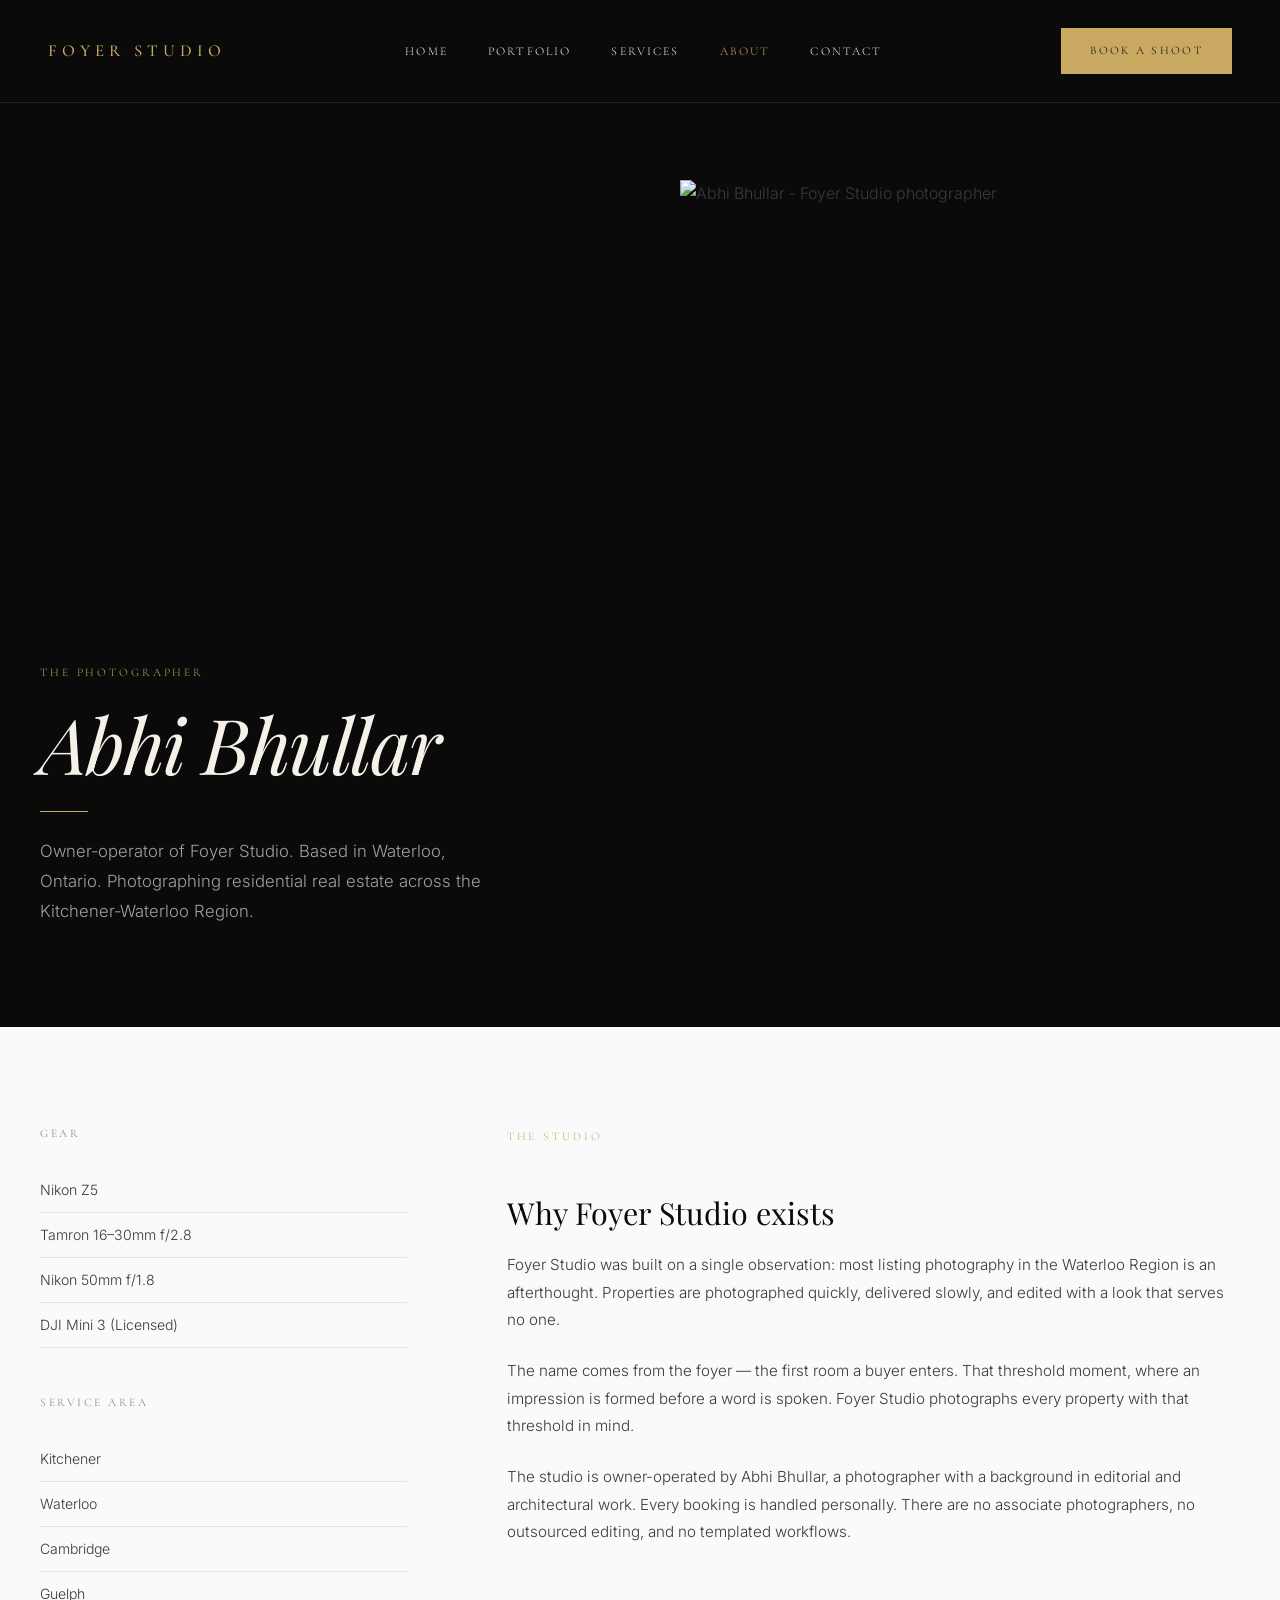
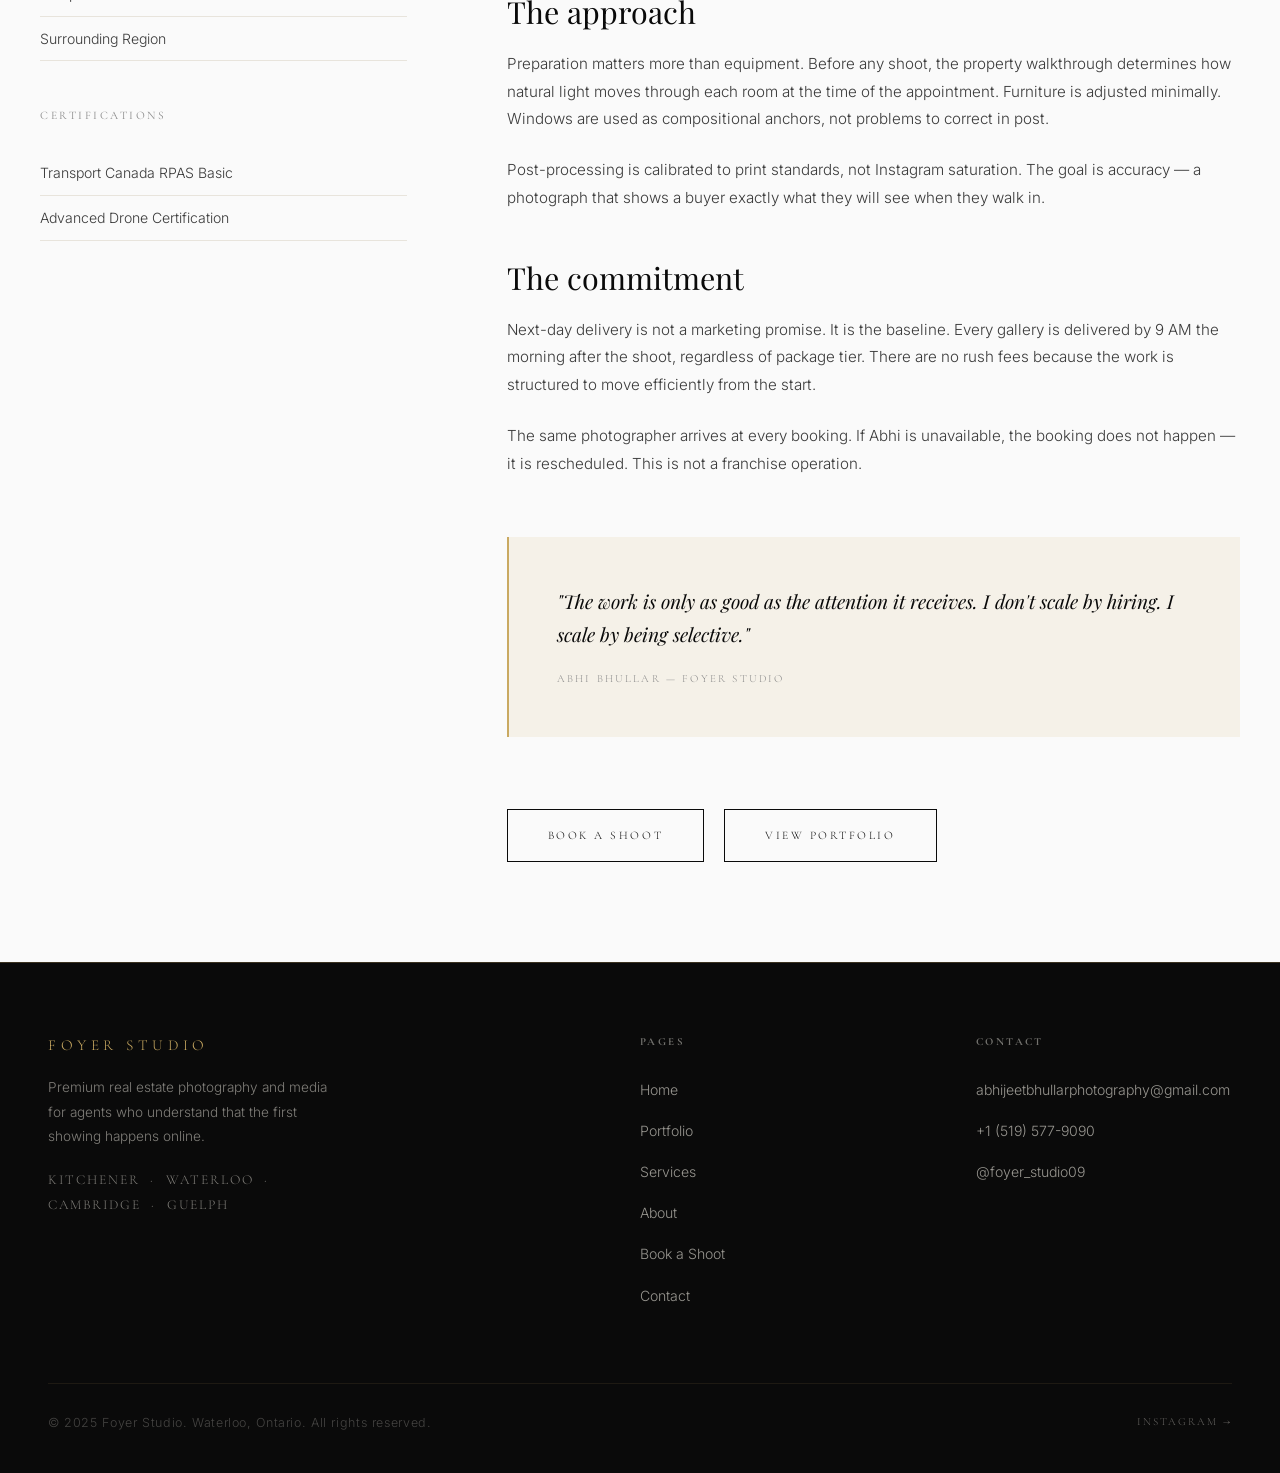
==== about.html @ a55f1296 "Update about.html" ====
<!DOCTYPE html>
<html lang="en">
<head>
  <meta charset="UTF-8">
  <meta name="viewport" content="width=device-width, initial-scale=1.0">
  <title>About — Foyer Studio</title>
  <meta name="description" content="Abhi Bhullar is the photographer behind Foyer Studio, a real estate photography studio based in Waterloo, Ontario.">
  <link rel="stylesheet" href="styles.css">
</head>
<body class="page-wrapper">

  <nav class="nav solid" id="mainNav">
    <a href="index.html" class="nav-logo">Foyer Studio</a>
    <div class="nav-links">
      <a href="index.html">Home</a>
      <a href="portfolio.html">Portfolio</a>
      <a href="services.html">Services</a>
      <a href="about.html" class="active">About</a>
      <a href="contact.html">Contact</a>
    </div>
    <a href="book.html" class="nav-cta">Book a Shoot</a>
    <button class="nav-hamburger" id="hamburger" aria-label="Open menu">
      <span></span><span></span><span></span>
    </button>
  </nav>

  <div class="mobile-menu" id="mobileMenu">
    <button class="mobile-menu-close" id="menuClose">&times;</button>
    <a href="index.html">Home</a>
    <a href="portfolio.html">Portfolio</a>
    <a href="services.html">Services</a>
    <a href="about.html">About</a>
    <a href="book.html">Book a Shoot</a>
    <a href="contact.html">Contact</a>
  </div>

  <div class="about-hero">
    <div class="about-hero-inner">
      <div>
        <span class="eyebrow">The Photographer</span>
        <h1>Abhi Bhullar</h1>
        <div class="gold-divider"></div>
        <p style="color: rgba(245,241,232,0.65); font-size: 1.05rem; line-height: 1.8; max-width: 460px; margin-top: 8px;">Owner-operator of Foyer Studio. Based in Waterloo, Ontario. Photographing residential real estate across the Kitchener-Waterloo Region.</p>
      </div>
      <div class="about-hero-image">
        <img src="https://images.unsplash.com/photo-1600607687920-4e2a09cf159d?w=900&auto=format&fit=crop&q=80" alt="Abhi Bhullar - Foyer Studio photographer" style="width:100%; height:100%; object-fit:cover;">
      </div>
    </div>
  </div>

  <section class="about-content-section">
    <div class="about-content-inner">
      <div class="about-sidebar">
        <h4>Gear</h4>
        <ul class="gear-list">
          <li>Nikon Z5</li>
          <li>Tamron 16&ndash;30mm f/2.8</li>
          <li>Nikon 50mm f/1.8</li>
          <li>DJI Mini 3 (Licensed)</li>
        </ul>

        <h4 style="margin-top: 48px;">Service Area</h4>
        <ul class="gear-list">
          <li>Kitchener</li>
          <li>Waterloo</li>
          <li>Cambridge</li>
          <li>Guelph</li>
          <li>Surrounding Region</li>
        </ul>

        <h4 style="margin-top: 48px;">Certifications</h4>
        <ul class="gear-list">
          <li>Transport Canada RPAS Basic</li>
          <li>Advanced Drone Certification</li>
        </ul>
      </div>

      <div class="about-body">
        <span class="eyebrow">The Studio</span>
        <h3>Why Foyer Studio exists</h3>
        <p>Foyer Studio was built on a single observation: most listing photography in the Waterloo Region is an afterthought. Properties are photographed quickly, delivered slowly, and edited with a look that serves no one.</p>
        <p>The name comes from the foyer &mdash; the first room a buyer enters. That threshold moment, where an impression is formed before a word is spoken. Foyer Studio photographs every property with that threshold in mind.</p>
        <p>The studio is owner-operated by Abhi Bhullar, a photographer with a background in editorial and architectural work. Every booking is handled personally. There are no associate photographers, no outsourced editing, and no templated workflows.</p>

        <h3>The approach</h3>
        <p>Preparation matters more than equipment. Before any shoot, the property walkthrough determines how natural light moves through each room at the time of the appointment. Furniture is adjusted minimally. Windows are used as compositional anchors, not problems to correct in post.</p>
        <p>Post-processing is calibrated to print standards, not Instagram saturation. The goal is accuracy &mdash; a photograph that shows a buyer exactly what they will see when they walk in.</p>

        <h3>The commitment</h3>
        <p>Next-day delivery is not a marketing promise. It is the baseline. Every gallery is delivered by 9 AM the morning after the shoot, regardless of package tier. There are no rush fees because the work is structured to move efficiently from the start.</p>
        <p>The same photographer arrives at every booking. If Abhi is unavailable, the booking does not happen &mdash; it is rescheduled. This is not a franchise operation.</p>

        <div style="margin-top: 60px; padding: 48px; background: var(--ivory); border-left: 2px solid var(--gold);">
          <p style="font-family: var(--font-display); font-size: 1.2rem; font-style: italic; color: var(--obsidian); line-height: 1.7; margin-bottom: 0;">"The work is only as good as the attention it receives. I don't scale by hiring. I scale by being selective."</p>
          <div style="margin-top: 20px; font-family: var(--font-logo); font-size: 0.68rem; letter-spacing: 0.2em; text-transform: uppercase; color: var(--mid-gray);">Abhi Bhullar &mdash; Foyer Studio</div>
        </div>

        <div style="margin-top: 60px;">
          <a href="book.html" class="btn btn-outline-dark">Book a Shoot</a>
          &nbsp;&nbsp;&nbsp;
          <a href="portfolio.html" class="btn btn-outline-dark" style="margin-top: 12px; display: inline-block;">View Portfolio</a>
        </div>
      </div>
    </div>
  </section>

  <footer class="footer">
    <div class="footer-inner">
      <div class="footer-brand">
        <span class="footer-logo">Foyer Studio</span>
        <p>Premium real estate photography and media for agents who understand that the first showing happens online.</p>
        <p class="footer-service-area">Kitchener &nbsp;&middot;&nbsp; Waterloo &nbsp;&middot;&nbsp; Cambridge &nbsp;&middot;&nbsp; Guelph</p>
      </div>
      <div class="footer-col">
        <h5>Pages</h5>
        <ul>
          <li><a href="index.html">Home</a></li>
          <li><a href="portfolio.html">Portfolio</a></li>
          <li><a href="services.html">Services</a></li>
          <li><a href="about.html">About</a></li>
          <li><a href="book.html">Book a Shoot</a></li>
          <li><a href="contact.html">Contact</a></li>
        </ul>
      </div>
      <div class="footer-col">
        <h5>Contact</h5>
        <ul>
          <li><a href="mailto:abhijeetbhullarphotography@gmail.com">abhijeetbhullarphotography@gmail.com</a></li>
          <li><a href="tel:+15195779090">+1 (519) 577-9090</a></li>
          <li><a href="https://instagram.com/foyer_studio09" target="_blank">@foyer_studio09</a></li>
        </ul>
      </div>
    </div>
    <div class="footer-bottom">
      <span class="footer-copy">&copy; 2025 Foyer Studio. Waterloo, Ontario. All rights reserved.</span>
      <a href="https://instagram.com/foyer_studio09" class="footer-insta" target="_blank">Instagram &rarr;</a>
    </div>
  </footer>

  <script>
    const hamburger = document.getElementById('hamburger');
    const mobileMenu = document.getElementById('mobileMenu');
    const menuClose = document.getElementById('menuClose');
    hamburger.addEventListener('click', () => mobileMenu.classList.add('open'));
    menuClose.addEventListener('click', () => mobileMenu.classList.remove('open'));
  </script>
</body>
</html>
---- styles.css ----
/* ============================================================
   FOYER STUDIO — Global Stylesheet
   ============================================================ */

/* --- Google Fonts --- */
@import url('https://fonts.googleapis.com/css2?family=Playfair+Display:ital,wght@0,400;0,500;0,600;0,700;1,400;1,500&family=Cormorant+Garamond:wght@300;400;500;600&family=Inter:wght@300;400;500&display=swap');

/* --- CSS Variables --- */
:root {
  --obsidian: #0A0A0A;
  --ivory: #F5F1E8;
  --gold: #C9A961;
  --warm-white: #FAFAFA;
  --smoke: #3A3A3A;
  --mid-gray: #8A8A8A;
  --light-gray: #E8E4DC;
  --font-display: 'Playfair Display', Georgia, serif;
  --font-logo: 'Cormorant Garamond', Georgia, serif;
  --font-body: 'Inter', system-ui, sans-serif;
  --max-width: 1280px;
  --section-pad: 100px 40px;
  --transition: all 0.35s ease;
}
*, *::before, *::after { box-sizing: border-box; margin: 0; padding: 0; }
html { scroll-behavior: smooth; font-size: 16px; }
body { background: var(--warm-white); color: var(--smoke); font-family: var(--font-body); font-weight: 300; line-height: 1.7; -webkit-font-smoothing: antialiased; }
img { display: block; width: 100%; height: 100%; object-fit: cover; }
a { text-decoration: none; color: inherit; }
ul, ol { list-style: none; }
button { cursor: pointer; font-family: var(--font-body); }
h1, h2, h3, h4 { font-family: var(--font-display); font-weight: 400; line-height: 1.15; color: var(--obsidian); }
h1 { font-size: clamp(2.8rem, 6vw, 5.5rem); letter-spacing: -0.02em; }
h2 { font-size: clamp(2rem, 4vw, 3.2rem); }
h3 { font-size: clamp(1.4rem, 2.5vw, 1.9rem); }
h4 { font-size: 1.2rem; }
p { font-size: 0.95rem; line-height: 1.8; color: var(--smoke); }
.eyebrow { font-family: var(--font-logo); font-size: 0.72rem; letter-spacing: 0.25em; text-transform: uppercase; color: var(--gold); display: block; margin-bottom: 16px; }
.gold-divider { width: 48px; height: 1px; background: var(--gold); margin: 24px 0; }
.gold-divider.center { margin: 24px auto; }
.nav { position: fixed; top: 0; left: 0; right: 0; z-index: 1000; display: flex; align-items: center; justify-content: space-between; padding: 28px 48px; transition: var(--transition); }
.nav.transparent { background: transparent; }
.nav.solid { background: var(--obsidian); box-shadow: 0 1px 0 rgba(201,169,97,0.15); }
.nav-logo { font-family: var(--font-logo); font-size: 1.05rem; font-weight: 500; letter-spacing: 0.3em; text-transform: uppercase; color: var(--gold); transition: var(--transition); }
.nav-links { display: flex; gap: 40px; align-items: center; }
.nav-links a { font-family: var(--font-logo); font-size: 0.75rem; letter-spacing: 0.18em; text-transform: uppercase; color: var(--ivory); transition: var(--transition); }
.nav-links a:hover, .nav-links a.active { color: var(--gold); }
.nav-cta { font-family: var(--font-logo); font-size: 0.72rem; letter-spacing: 0.2em; text-transform: uppercase; color: var(--obsidian); background: var(--gold); padding: 12px 28px; border: 1px solid var(--gold); transition: var(--transition); }
.nav-cta:hover { background: transparent; color: var(--gold); }
.nav-hamburger { display: none; flex-direction: column; gap: 5px; background: none; border: none; padding: 4px; }
.nav-hamburger span { display: block; width: 24px; height: 1px; background: var(--ivory); transition: var(--transition); }
.btn { display: inline-block; font-family: var(--font-logo); font-size: 0.72rem; letter-spacing: 0.22em; text-transform: uppercase; padding: 16px 40px; border: 1px solid; transition: var(--transition); cursor: pointer; }
.btn-gold { background: var(--gold); color: var(--obsidian); border-color: var(--gold); }
.btn-gold:hover { background: transparent; color: var(--gold); }
.btn-outline-gold { background: transparent; color: var(--gold); border-color: var(--gold); }
.btn-outline-gold:hover { background: var(--gold); color: var(--obsidian); }
.btn-outline-dark { background: transparent; color: var(--obsidian); border-color: var(--obsidian); }
.btn-outline-dark:hover { background: var(--obsidian); color: var(--ivory); }
.btn-outline-ivory { background: transparent; color: var(--ivory); border-color: var(--ivory); }
.btn-outline-ivory:hover { background: var(--ivory); color: var(--obsidian); }
.hero { position: relative; height: 100vh; min-height: 680px; display: flex; align-items: flex-end; background: var(--obsidian); overflow: hidden; }
.hero-bg { position: absolute; inset: 0; background-image: url('https://images.unsplash.com/photo-1600596542815-ffad4c1539a9?w=1800&auto=format&fit=crop&q=80'); background-size: cover; background-position: center; opacity: 0.55; transition: opacity 0.8s ease; }
.hero-overlay { position: absolute; inset: 0; background: linear-gradient(to top, rgba(10,10,10,0.85) 0%, rgba(10,10,10,0.2) 60%, transparent 100%); }
.hero-content { position: relative; z-index: 2; padding: 0 80px 90px; max-width: 860px; }
.hero-content h1 { color: var(--ivory); font-style: italic; margin-bottom: 24px; }
.hero-sub { font-family: var(--font-logo); font-size: 0.8rem; letter-spacing: 0.2em; text-transform: uppercase; color: rgba(245,241,232,0.65); margin-bottom: 40px; display: block; }
.hero-actions { display: flex; gap: 20px; align-items: center; flex-wrap: wrap; }
.hero-scroll { position: absolute; bottom: 40px; right: 60px; z-index: 2; display: flex; flex-direction: column; align-items: center; gap: 10px; font-family: var(--font-logo); font-size: 0.65rem; letter-spacing: 0.2em; text-transform: uppercase; color: rgba(245,241,232,0.45); writing-mode: vertical-rl; }
.hero-scroll::after { content: ''; display: block; width: 1px; height: 50px; background: var(--gold); opacity: 0.5; }
.section { padding: var(--section-pad); }
.section-inner { max-width: var(--max-width); margin: 0 auto; }
.section-header { text-align: center; margin-bottom: 70px; }
.section-header h2 { margin-bottom: 16px; }
.section-header p { max-width: 520px; margin: 0 auto; color: var(--mid-gray); }
.section-dark { background: var(--obsidian); }
.section-dark h2, .section-dark h3, .section-dark h4 { color: var(--ivory); }
.section-dark p { color: rgba(245,241,232,0.65); }
.section-dark .eyebrow { color: var(--gold); }
.section-ivory { background: var(--ivory); }
.services-strip { background: var(--obsidian); padding: 0; }
.services-strip-inner { max-width: var(--max-width); margin: 0 auto; display: grid; grid-template-columns: repeat(4, 1fr); border-top: 1px solid rgba(201,169,97,0.2); }
.service-item { padding: 50px 40px; border-right: 1px solid rgba(201,169,97,0.12); transition: var(--transition); }
.service-item:last-child { border-right: none; }
.service-item:hover { background: rgba(201,169,97,0.05); }
.service-icon { font-family: var(--font-logo); font-size: 2rem; color: var(--gold); margin-bottom: 16px; display: block; }
.service-item h4 { font-family: var(--font-logo); font-size: 0.75rem; letter-spacing: 0.22em; text-transform: uppercase; color: var(--ivory); margin-bottom: 10px; }
.service-item p { font-size: 0.85rem; color: rgba(245,241,232,0.5); }
.work-grid { display: grid; grid-template-columns: repeat(3, 1fr); gap: 2px; }
.work-item { position: relative; aspect-ratio: 4/3; overflow: hidden; background: var(--obsidian); }
.work-item img { transition: transform 0.6s ease; }
.work-item:hover img { transform: scale(1.04); }
.work-item-overlay { position: absolute; inset: 0; background: rgba(10,10,10,0.4); opacity: 0; transition: var(--transition); display: flex; align-items: flex-end; padding: 24px; }
.work-item:hover .work-item-overlay { opacity: 1; }
.work-item-overlay span { font-family: var(--font-logo); font-size: 0.7rem; letter-spacing: 0.2em; text-transform: uppercase; color: var(--ivory); }
.work-item.tall { grid-row: span 2; aspect-ratio: unset; }
.testimonials { background: var(--ivory); }
.testimonial-grid { display: grid; grid-template-columns: repeat(3, 1fr); gap: 2px; }
.testimonial-card { background: var(--warm-white); padding: 50px 40px; border-bottom: 2px solid transparent; transition: var(--transition); }
.testimonial-card:hover { border-bottom-color: var(--gold); }
.testimonial-quote { font-family: var(--font-display); font-size: 1.05rem; font-style: italic; color: var(--obsidian); line-height: 1.7; margin-bottom: 28px; }
.testimonial-author { font-family: var(--font-logo); font-size: 0.7rem; letter-spacing: 0.2em; text-transform: uppercase; color: var(--mid-gray); }
.testimonial-author strong { color: var(--obsidian); display: block; margin-bottom: 4px; }
.portfolio-hero { background: var(--obsidian); padding: 180px 40px 100px; text-align: center; }
.portfolio-hero h1 { color: var(--ivory); font-style: italic; }
.filter-bar { display: flex; justify-content: center; gap: 0; border: 1px solid var(--light-gray); max-width: max-content; margin: 0 auto 60px; }
.filter-btn { font-family: var(--font-logo); font-size: 0.72rem; letter-spacing: 0.18em; text-transform: uppercase; padding: 14px 32px; background: transparent; border: none; border-right: 1px solid var(--light-gray); color: var(--mid-gray); transition: var(--transition); }
.filter-btn:last-child { border-right: none; }
.filter-btn.active, .filter-btn:hover { background: var(--obsidian); color: var(--gold); }
.gallery-grid { columns: 3; column-gap: 3px; max-width: var(--max-width); margin: 0 auto; }
.gallery-item { break-inside: avoid; margin-bottom: 3px; overflow: hidden; position: relative; cursor: pointer; }
.gallery-item img { display: block; width: 100%; transition: transform 0.5s ease; }
.gallery-item:hover img { transform: scale(1.03); }
.gallery-item-overlay { position: absolute; inset: 0; background: rgba(10,10,10,0.4); opacity: 0; transition: var(--transition); display: flex; align-items: center; justify-content: center; }
.gallery-item:hover .gallery-item-overlay { opacity: 1; }
.gallery-item-overlay span { font-family: var(--font-logo); font-size: 0.7rem; letter-spacing: 0.2em; text-transform: uppercase; color: var(--ivory); border-bottom: 1px solid var(--gold); padding-bottom: 4px; }
.services-hero { background: var(--obsidian); padding: 180px 40px 100px; text-align: center; }
.services-hero h1 { color: var(--ivory); font-style: italic; }
.packages-grid { display: grid; grid-template-columns: repeat(3, 1fr); gap: 2px; max-width: var(--max-width); margin: 0 auto 80px; }
.package-card { background: var(--warm-white); padding: 60px 48px; position: relative; border-bottom: 2px solid transparent; transition: var(--transition); }
.package-card.featured { background: var(--obsidian); border-bottom: 2px solid var(--gold); }
.package-card.featured h3 { color: var(--ivory); }
.package-card.featured p { color: rgba(245,241,232,0.65); }
.package-card.featured ul li { color: rgba(245,241,232,0.8); }
.package-card:not(.featured):hover { border-bottom-color: var(--gold); }
.package-name { font-family: var(--font-logo); font-size: 0.72rem; letter-spacing: 0.25em; text-transform: uppercase; color: var(--gold); margin-bottom: 20px; display: block; }
.package-card h3 { margin-bottom: 16px; }
.package-card .package-desc { margin-bottom: 32px; font-size: 0.9rem; }
.package-features { margin-bottom: 40px; }
.package-features li { font-size: 0.88rem; padding: 10px 0; border-bottom: 1px solid var(--light-gray); color: var(--smoke); display: flex; align-items: center; gap: 12px; }
.package-features li::before { content: '—'; color: var(--gold); font-size: 0.9rem; }
.package-card.featured .package-features li { border-bottom-color: rgba(201,169,97,0.15); }
.addons-section { max-width: var(--max-width); margin: 0 auto; padding: 80px 40px; }
.addons-section h2 { margin-bottom: 48px; }
.addons-grid { display: grid; grid-template-columns: repeat(2, 1fr); gap: 2px; }
.addon-item { padding: 32px 40px; background: var(--ivory); display: flex; justify-content: space-between; align-items: center; }
.addon-name { font-family: var(--font-logo); font-size: 0.78rem; letter-spacing: 0.12em; text-transform: uppercase; color: var(--obsidian); }
.addon-tag { font-family: var(--font-logo); font-size: 0.65rem; letter-spacing: 0.18em; text-transform: uppercase; color: var(--gold); border: 1px solid var(--gold); padding: 6px 14px; }
.about-hero { background: var(--obsidian); padding: 180px 40px 100px; }
.about-hero-inner { max-width: var(--max-width); margin: 0 auto; display: grid; grid-template-columns: 1fr 1fr; gap: 80px; align-items: end; }
.about-hero h1 { color: var(--ivory); font-style: italic; }
.about-hero-image { aspect-ratio: 3/4; overflow: hidden; }
.about-content-section { padding: 100px 40px; }
.about-content-inner { max-width: var(--max-width); margin: 0 auto; display: grid; grid-template-columns: 1fr 2fr; gap: 100px; align-items: start; }
.about-sidebar { position: sticky; top: 120px; }
.about-sidebar h4 { font-family: var(--font-logo); font-size: 0.72rem; letter-spacing: 0.22em; text-transform: uppercase; color: var(--mid-gray); margin-bottom: 28px; }
.gear-list li { font-size: 0.88rem; padding: 10px 0; border-bottom: 1px solid var(--light-gray); color: var(--smoke); }
.about-body p { margin-bottom: 24px; font-size: 0.95rem; }
.about-body h3 { margin-bottom: 20px; margin-top: 50px; }
.form-hero { background: var(--obsidian); padding: 180px 40px 100px; text-align: center; }
.form-hero h1 { color: var(--ivory); font-style: italic; }
.form-section { padding: 100px 40px; }
.form-inner { max-width: 720px; margin: 0 auto; }
.form-row { display: grid; grid-template-columns: 1fr 1fr; gap: 20px; margin-bottom: 20px; }
.form-group { margin-bottom: 20px; }
.form-group label { font-family: var(--font-logo); font-size: 0.68rem; letter-spacing: 0.2em; text-transform: uppercase; color: var(--mid-gray); display: block; margin-bottom: 10px; }
.form-group input, .form-group select, .form-group textarea { width: 100%; background: transparent; border: none; border-bottom: 1px solid var(--light-gray); padding: 14px 0; font-family: var(--font-body); font-size: 0.9rem; font-weight: 300; color: var(--obsidian); outline: none; transition: var(--transition); appearance: none; }
.form-group input:focus, .form-group select:focus, .form-group textarea:focus { border-bottom-color: var(--gold); }
.form-group textarea { resize: vertical; min-height: 120px; }
.form-note { font-size: 0.8rem; color: var(--mid-gray); margin-bottom: 40px; line-height: 1.7; }
.form-submit { margin-top: 48px; }
.contact-info-grid { display: grid; grid-template-columns: repeat(3, 1fr); gap: 2px; margin-bottom: 100px; }
.contact-info-card { padding: 60px 48px; background: var(--ivory); }
.contact-info-card h4 { font-family: var(--font-logo); font-size: 0.7rem; letter-spacing: 0.22em; text-transform: uppercase; color: var(--gold); margin-bottom: 16px; }
.contact-info-card p { font-size: 0.95rem; color: var(--smoke); }
.contact-info-card a { color: var(--smoke); transition: var(--transition); }
.contact-info-card a:hover { color: var(--gold); }
.footer { background: var(--obsidian); border-top: 1px solid rgba(201,169,97,0.25); padding: 70px 48px 40px; }
.footer-inner { max-width: var(--max-width); margin: 0 auto; display: grid; grid-template-columns: 2fr 1fr 1fr; gap: 80px; margin-bottom: 60px; }
.footer-brand .footer-logo { font-family: var(--font-logo); font-size: 0.95rem; letter-spacing: 0.3em; text-transform: uppercase; color: var(--gold); display: block; margin-bottom: 16px; }
.footer-brand p { font-size: 0.85rem; color: rgba(245,241,232,0.5); max-width: 280px; line-height: 1.8; }
.footer-service-area { font-family: var(--font-logo); font-size: 0.68rem; letter-spacing: 0.15em; text-transform: uppercase; color: rgba(245,241,232,0.35); margin-top: 20px; line-height: 1.9; }
.footer-col h5 { font-family: var(--font-logo); font-size: 0.68rem; letter-spacing: 0.22em; text-transform: uppercase; color: rgba(245,241,232,0.45); margin-bottom: 24px; }
.footer-col ul li { margin-bottom: 14px; }
.footer-col ul li a { font-size: 0.88rem; color: rgba(245,241,232,0.6); transition: var(--transition); }
.footer-col ul li a:hover { color: var(--gold); }
.footer-bottom { border-top: 1px solid rgba(201,169,97,0.1); padding-top: 28px; display: flex; justify-content: space-between; align-items: center; }
.footer-copy { font-size: 0.78rem; color: rgba(245,241,232,0.25); letter-spacing: 0.05em; }
.footer-insta { font-family: var(--font-logo); font-size: 0.68rem; letter-spacing: 0.18em; text-transform: uppercase; color: rgba(245,241,232,0.4); transition: var(--transition); }
.footer-insta:hover { color: var(--gold); }
.page-wrapper { opacity: 0; animation: fadeIn 0.6s ease forwards; }
@keyframes fadeIn { to { opacity: 1; } }
.mobile-menu { display: none; position: fixed; inset: 0; background: var(--obsidian); z-index: 999; flex-direction: column; align-items: center; justify-content: center; gap: 40px; }
.mobile-menu.open { display: flex; }
.mobile-menu a { font-family: var(--font-logo); font-size: 1.4rem; letter-spacing: 0.2em; text-transform: uppercase; color: var(--ivory); transition: var(--transition); }
.mobile-menu a:hover { color: var(--gold); }
.mobile-menu-close { position: absolute; top: 28px; right: 40px; background: none; border: none; color: var(--ivory); font-size: 1.8rem; cursor: pointer; }
@media (max-width: 1024px) { .work-grid { grid-template-columns: repeat(2, 1fr); } .testimonial-grid { grid-template-columns: 1fr 1fr; } .packages-grid { grid-template-columns: 1fr; } .about-hero-inner { grid-template-columns: 1fr; } .about-content-inner { grid-template-columns: 1fr; gap: 50px; } .footer-inner { grid-template-columns: 1fr 1fr; gap: 50px; } .gallery-grid { columns: 2; } }
@media (max-width: 768px) { :root { --section-pad: 70px 24px; } .nav { padding: 22px 24px; } .nav-links, .nav-cta { display: none; } .nav-hamburger { display: flex; } .hero-content { padding: 0 32px 70px; } .services-strip-inner { grid-template-columns: 1fr 1fr; } .work-grid { grid-template-columns: 1fr; } .testimonial-grid { grid-template-columns: 1fr; } .contact-info-grid { grid-template-columns: 1fr; } .addons-grid { grid-template-columns: 1fr; } .form-row { grid-template-columns: 1fr; } .footer-inner { grid-template-columns: 1fr; gap: 40px; } .gallery-grid { columns: 1; } }
@media (max-width: 480px) { .services-strip-inner { grid-template-columns: 1fr; } .hero-content h1 { font-size: 2.4rem; } }
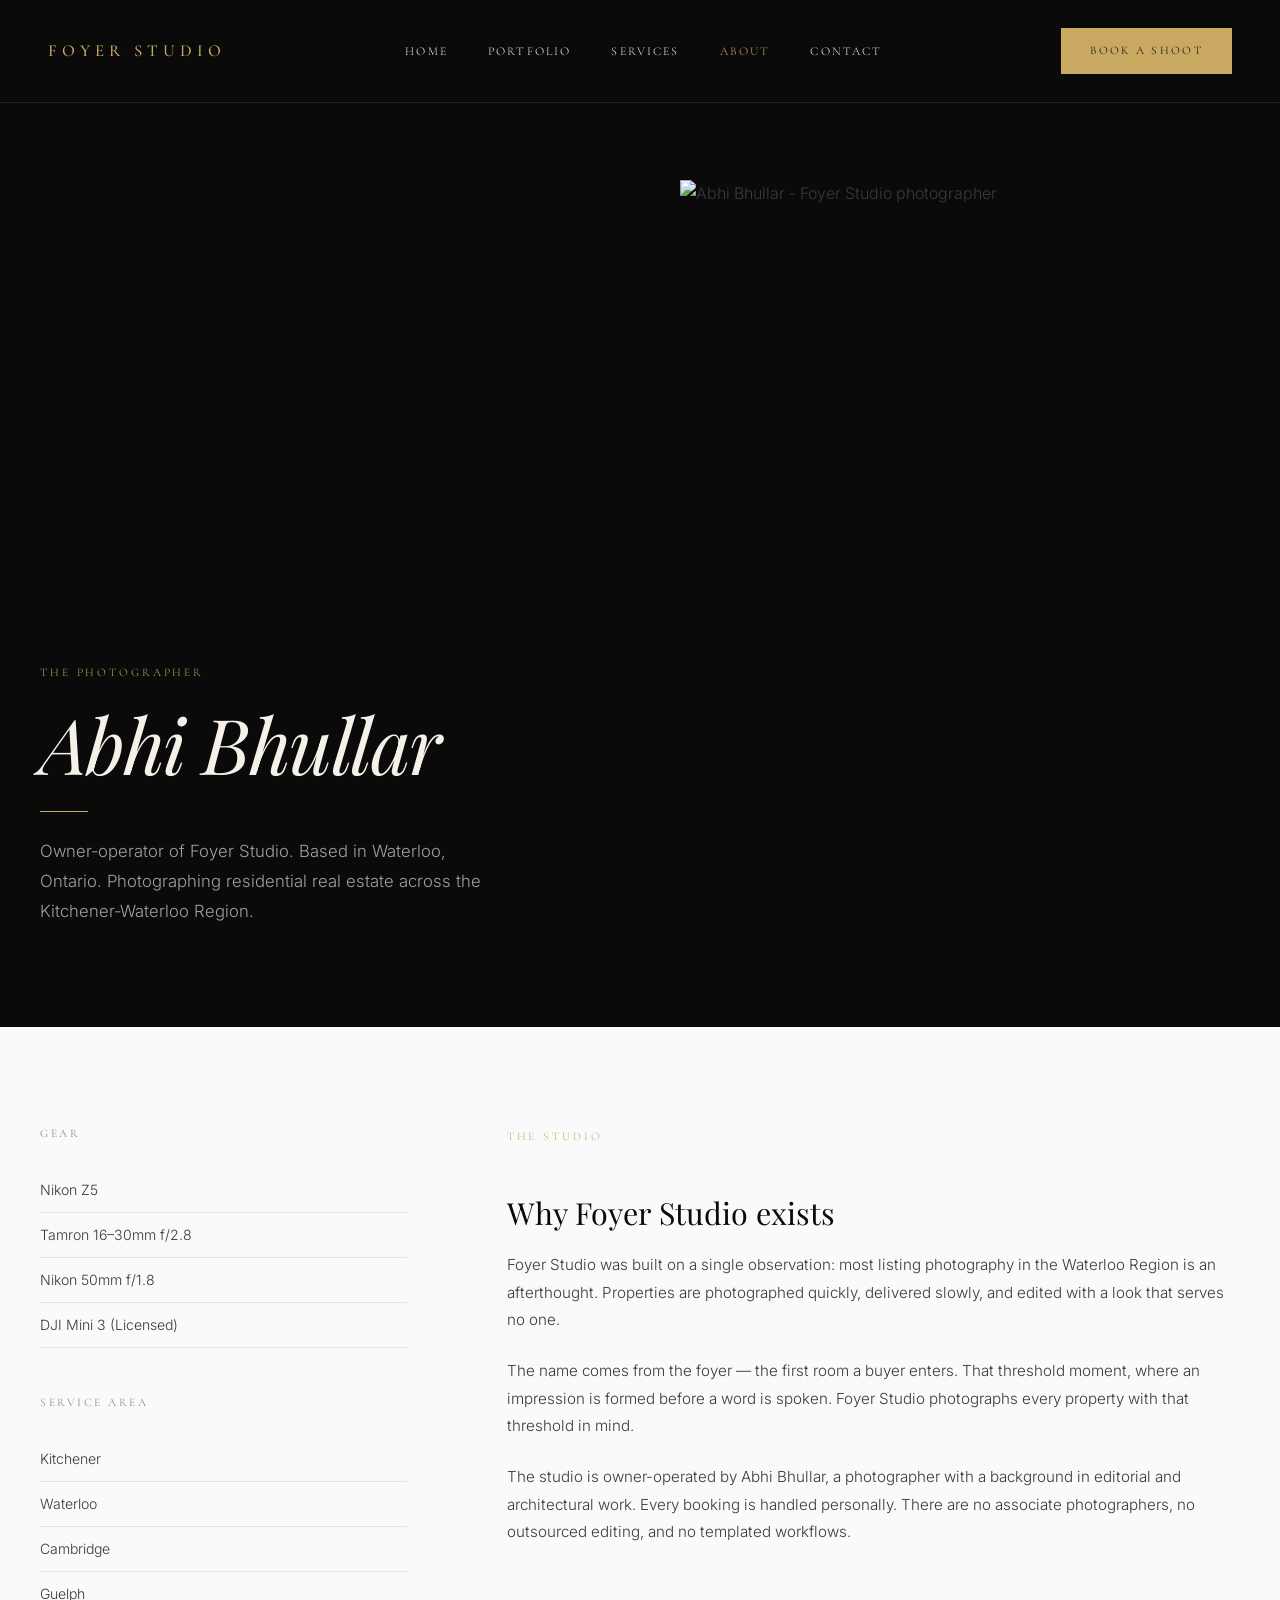
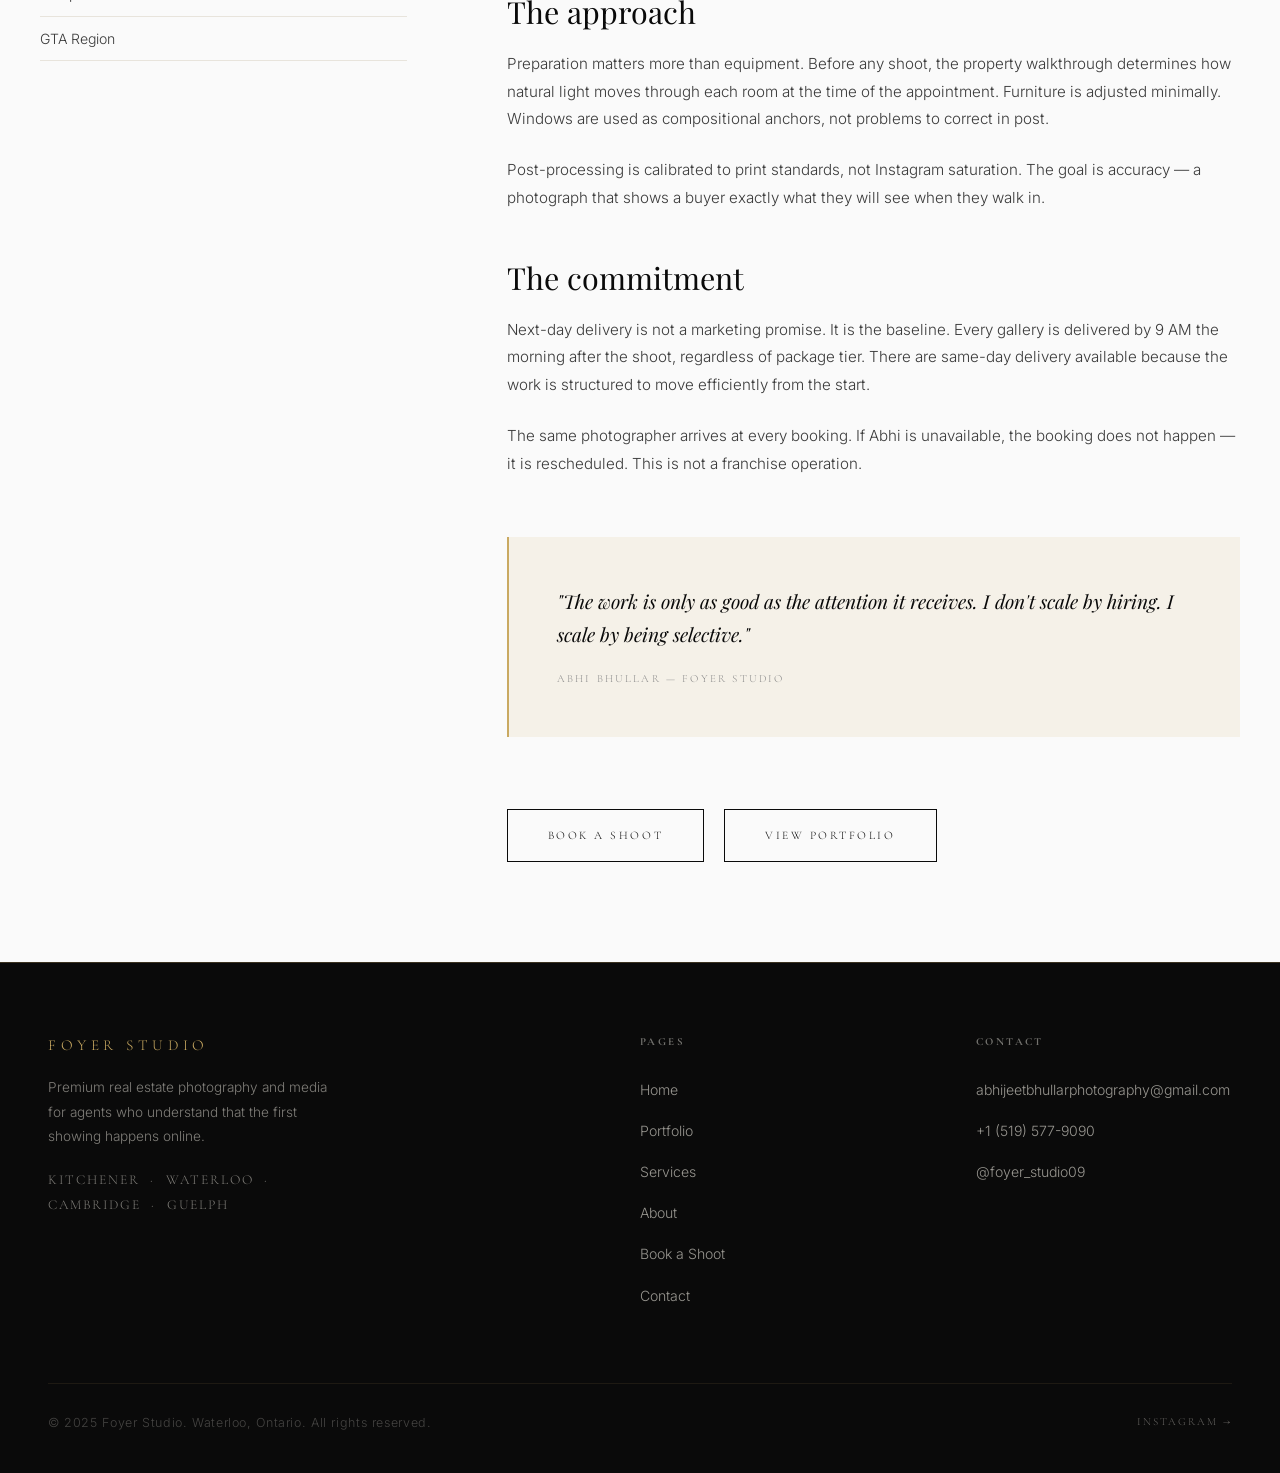
==== commit 61a203be: "About page: remove certifications, GTA region, fix rush fees copy" ====
--- a/about.html
+++ b/about.html
@@ -3,8 +3,56 @@
 <head>
   <meta charset="UTF-8">
   <meta name="viewport" content="width=device-width, initial-scale=1.0">
-  <title>About — Foyer Studio</title>
-  <meta name="description" content="Abhi Bhullar is the photographer behind Foyer Studio, a real estate photography studio based in Waterloo, Ontario.">
+
+  <!-- Primary SEO -->
+  <title>About Abhi Bhullar — Real Estate Photographer Waterloo | Foyer Studio</title>
+  <meta name="description" content="Foyer Studio is owned and operated by Abhi Bhullar, a real estate photographer based in Waterloo, Ontario. Learn about the photographer behind every shoot.">
+  <meta name="keywords" content="Abhi Bhullar photographer Waterloo, real estate photographer Waterloo Ontario, Foyer Studio photographer, Nikon real estate photographer Ontario">
+  <meta name="author" content="Abhi Bhullar — Foyer Studio">
+  <meta name="robots" content="index, follow">
+  <link rel="canonical" href="https://foyer-studio.github.io/foyer-studio/about.html">
+
+  <!-- Open Graph -->
+  <meta property="og:type" content="profile">
+  <meta property="og:url" content="https://foyer-studio.github.io/foyer-studio/about.html">
+  <meta property="og:title" content="About Abhi Bhullar — Real Estate Photographer | Foyer Studio">
+  <meta property="og:description" content="Foyer Studio is owned and operated by Abhi Bhullar — a Waterloo-based real estate photographer committed to editorial-quality property media.">
+  <meta property="og:image" content="https://foyer-studio.github.io/foyer-studio/photo-staged-living-room.jpg">
+  <meta property="og:site_name" content="Foyer Studio">
+  <meta property="og:locale" content="en_CA">
+
+  <!-- Twitter Card -->
+  <meta name="twitter:card" content="summary_large_image">
+  <meta name="twitter:title" content="About Abhi Bhullar — Real Estate Photographer | Foyer Studio">
+  <meta name="twitter:description" content="Foyer Studio is owned and operated by Abhi Bhullar — Waterloo-based real estate photographer.">
+  <meta name="twitter:image" content="https://foyer-studio.github.io/foyer-studio/photo-staged-living-room.jpg">
+
+  <!-- Geo -->
+  <meta name="geo.region" content="CA-ON">
+  <meta name="geo.placename" content="Waterloo, Ontario">
+
+  <!-- Person Schema -->
+  <script type="application/ld+json">
+  {
+    "@context": "https://schema.org",
+    "@type": "Person",
+    "name": "Abhi Bhullar",
+    "jobTitle": "Real Estate Photographer",
+    "worksFor": {
+      "@type": "LocalBusiness",
+      "name": "Foyer Studio"
+    },
+    "url": "https://foyer-studio.github.io/foyer-studio/about.html",
+    "sameAs": ["https://www.instagram.com/foyer_studio09"],
+    "address": {
+      "@type": "PostalAddress",
+      "addressLocality": "Waterloo",
+      "addressRegion": "ON",
+      "addressCountry": "CA"
+    }
+  }
+  </script>
+
   <link rel="stylesheet" href="styles.css">
 </head>
 <body class="page-wrapper">
@@ -65,15 +113,10 @@
           <li>Waterloo</li>
           <li>Cambridge</li>
           <li>Guelph</li>
-          <li>Surrounding Region</li>
+          <li>GTA Region</li>
         </ul>
 
-        <h4 style="margin-top: 48px;">Certifications</h4>
-        <ul class="gear-list">
-          <li>Transport Canada RPAS Basic</li>
-          <li>Advanced Drone Certification</li>
-        </ul>
-      </div>
+              </div>
 
       <div class="about-body">
         <span class="eyebrow">The Studio</span>
@@ -87,7 +130,7 @@
         <p>Post-processing is calibrated to print standards, not Instagram saturation. The goal is accuracy &mdash; a photograph that shows a buyer exactly what they will see when they walk in.</p>
 
         <h3>The commitment</h3>
-        <p>Next-day delivery is not a marketing promise. It is the baseline. Every gallery is delivered by 9 AM the morning after the shoot, regardless of package tier. There are no rush fees because the work is structured to move efficiently from the start.</p>
+        <p>Next-day delivery is not a marketing promise. It is the baseline. Every gallery is delivered by 9 AM the morning after the shoot, regardless of package tier. There are same-day delivery available because the work is structured to move efficiently from the start.</p>
         <p>The same photographer arrives at every booking. If Abhi is unavailable, the booking does not happen &mdash; it is rescheduled. This is not a franchise operation.</p>
 
         <div style="margin-top: 60px; padding: 48px; background: var(--ivory); border-left: 2px solid var(--gold);">
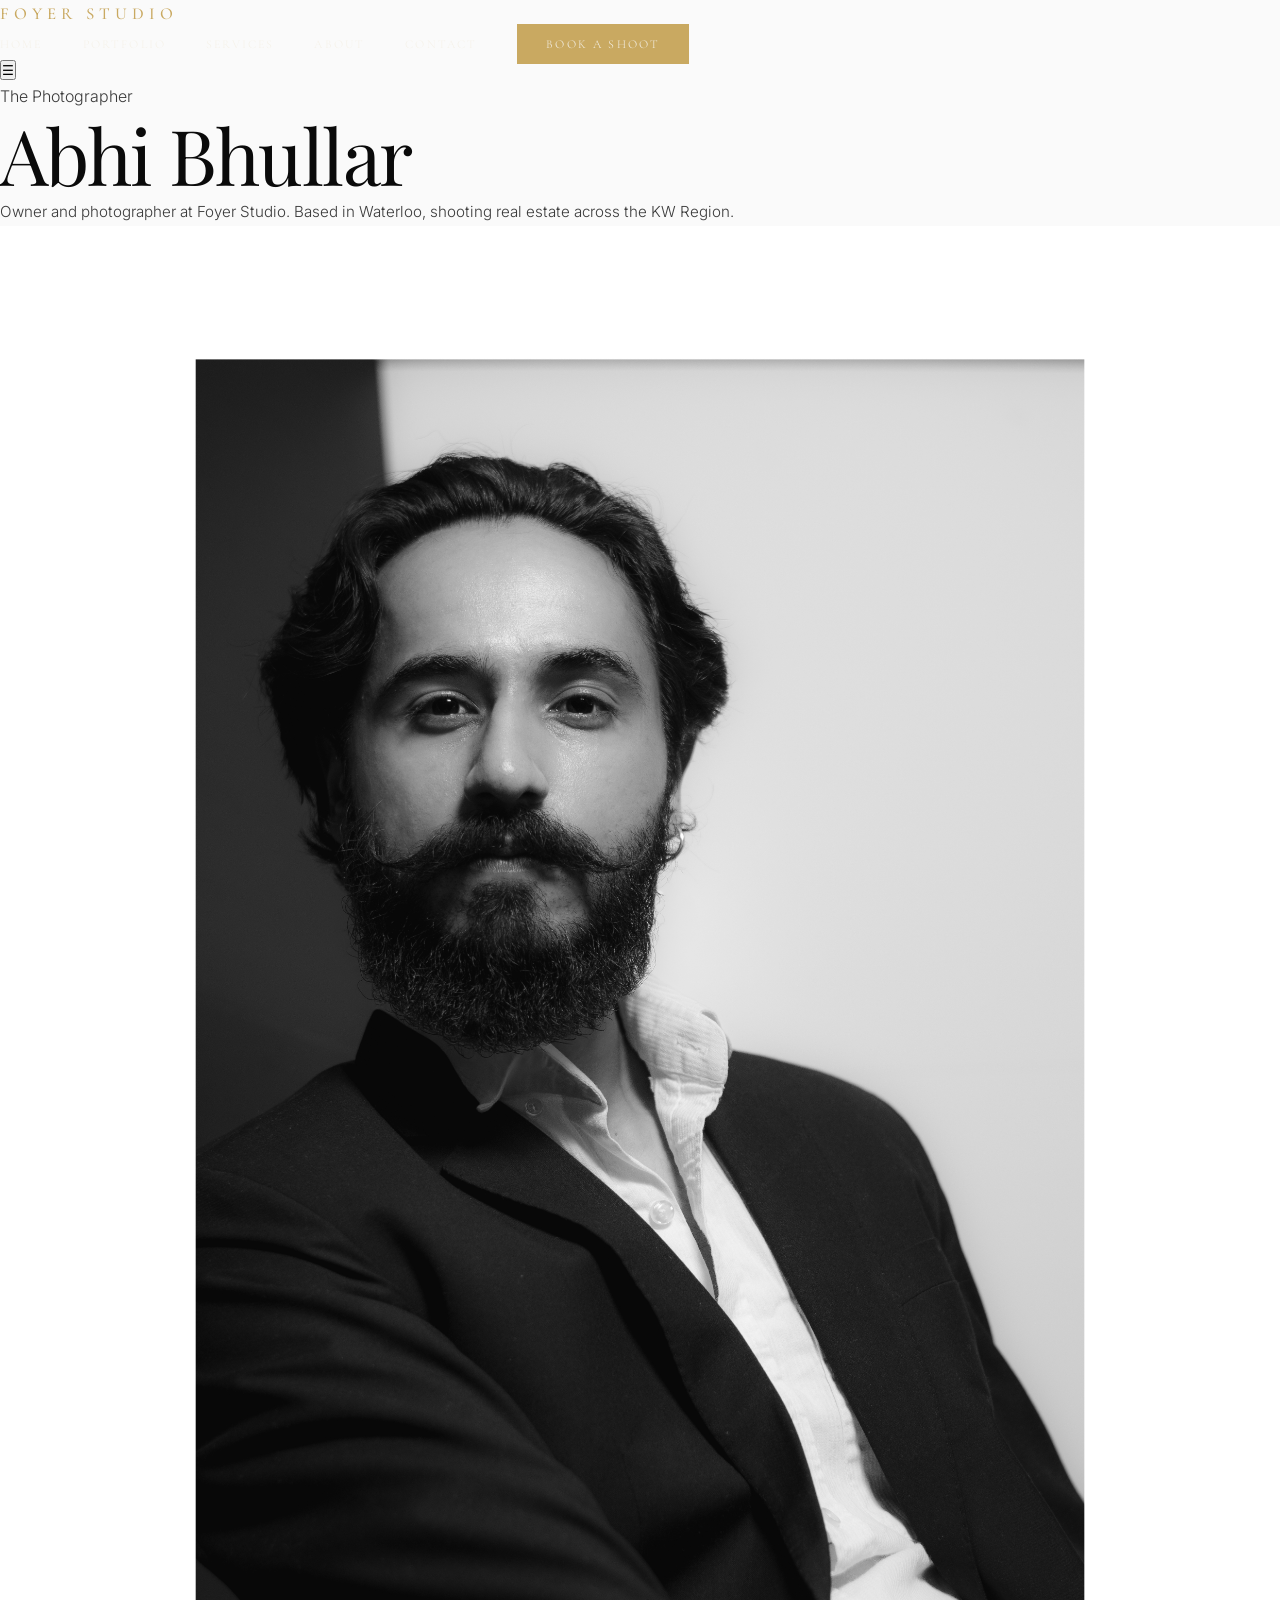
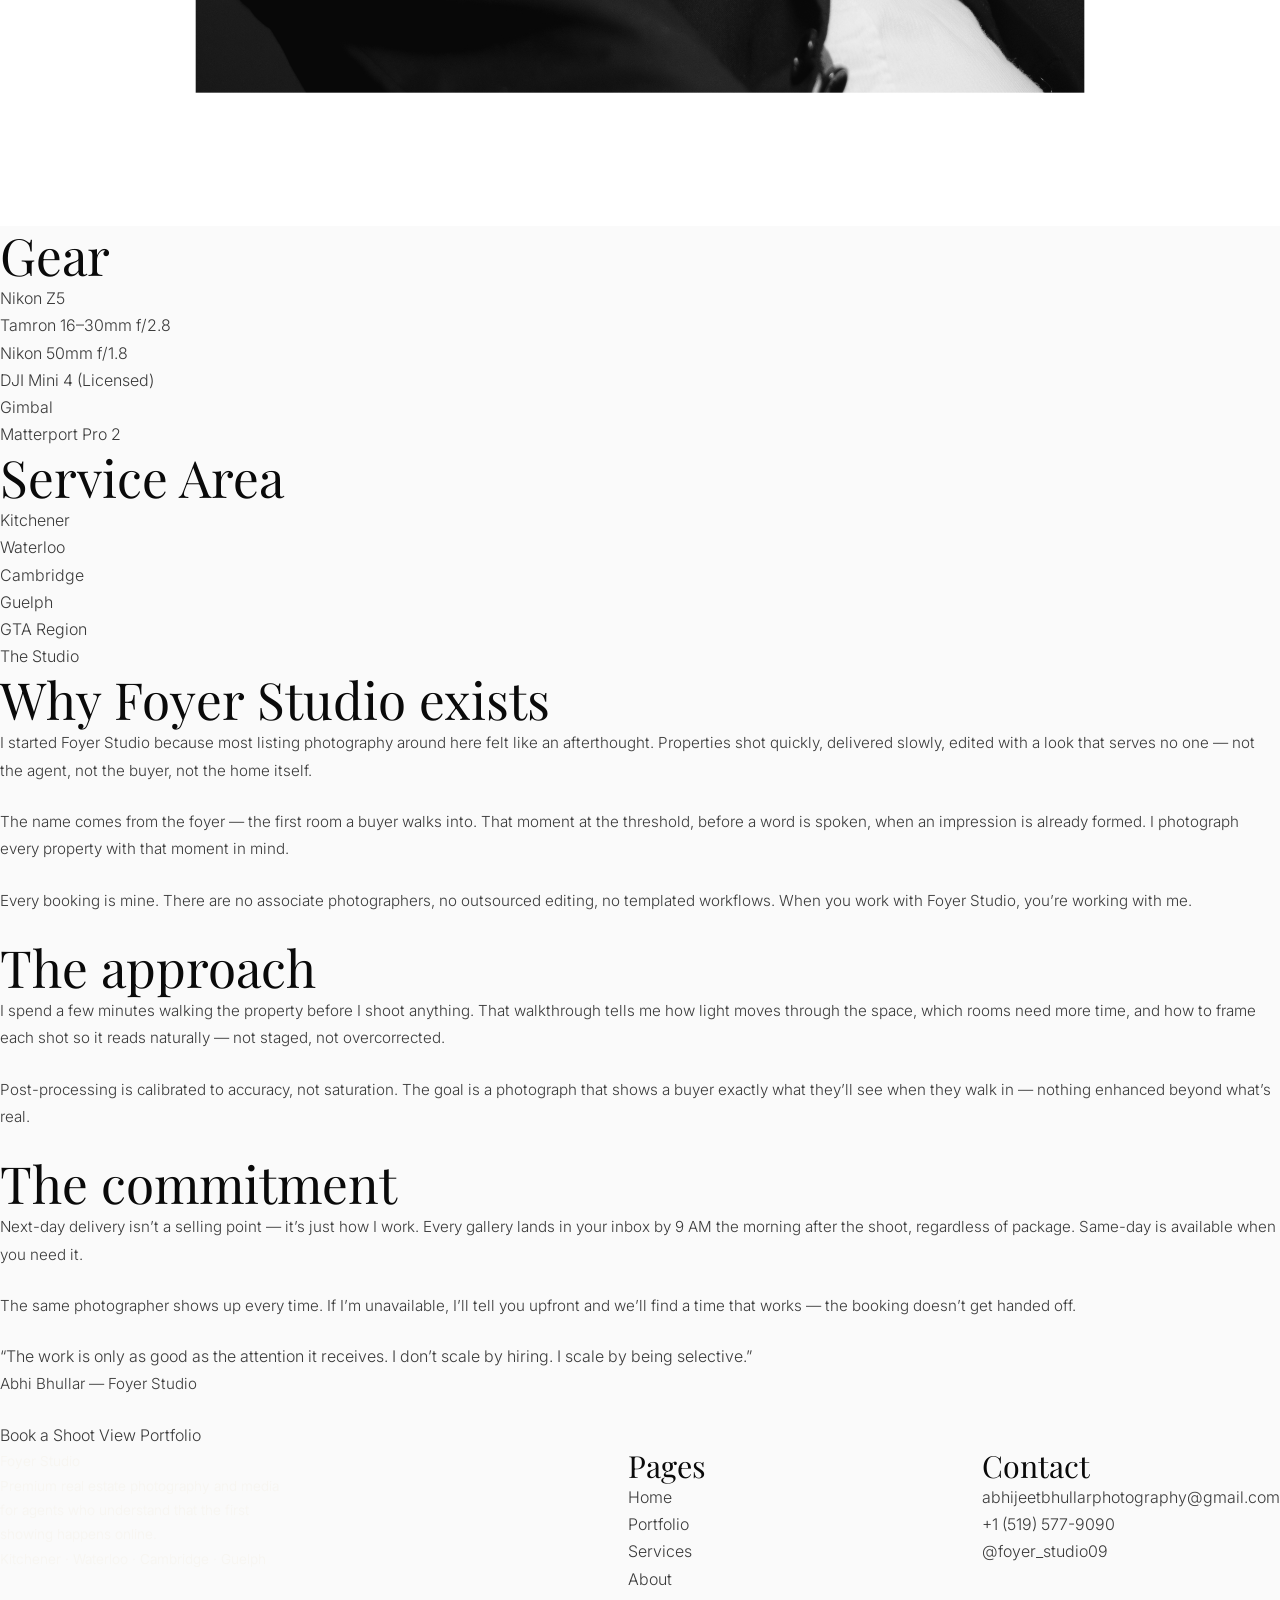
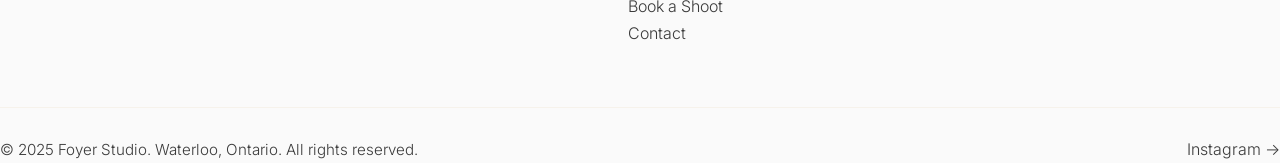
==== commit 8ba1b19d: "Update about.html: portrait, copy refresh, gear list, canonical URLs" ====
--- a/about.html
+++ b/about.html
@@ -6,156 +6,152 @@
 
   <!-- Primary SEO -->
   <title>About Abhi Bhullar — Real Estate Photographer Waterloo | Foyer Studio</title>
-  <meta name="description" content="Foyer Studio is owned and operated by Abhi Bhullar, a real estate photographer based in Waterloo, Ontario. Learn about the photographer behind every shoot.">
-  <meta name="keywords" content="Abhi Bhullar photographer Waterloo, real estate photographer Waterloo Ontario, Foyer Studio photographer, Nikon real estate photographer Ontario">
+  <meta name="description" content="Foyer Studio is owned and operated by Abhi Bhullar, a real estate photographer based in Waterloo, Ontario. Serving the KW Region with next-day delivery.">
+  <meta name="keywords" content="Abhi Bhullar photographer Waterloo, real estate photographer Waterloo Ontario, Foyer Studio, property photography KW">
   <meta name="author" content="Abhi Bhullar — Foyer Studio">
   <meta name="robots" content="index, follow">
-  <link rel="canonical" href="https://foyer-studio.github.io/foyer-studio/about.html">
+  <link rel="canonical" href="https://foyerstudio.ca/about.html">
 
   <!-- Open Graph -->
   <meta property="og:type" content="profile">
-  <meta property="og:url" content="https://foyer-studio.github.io/foyer-studio/about.html">
+  <meta property="og:url" content="https://foyerstudio.ca/about.html">
   <meta property="og:title" content="About Abhi Bhullar — Real Estate Photographer | Foyer Studio">
-  <meta property="og:description" content="Foyer Studio is owned and operated by Abhi Bhullar — a Waterloo-based real estate photographer committed to editorial-quality property media.">
-  <meta property="og:image" content="https://foyer-studio.github.io/foyer-studio/photo-staged-living-room.jpg">
+  <meta property="og:description" content="Foyer Studio is owned and operated by Abhi Bhullar — a Waterloo-based real estate photographer serving the KW Region.">
+  <meta property="og:image" content="https://foyerstudio.ca/About-Potrait.jpg">
   <meta property="og:site_name" content="Foyer Studio">
   <meta property="og:locale" content="en_CA">
 
   <!-- Twitter Card -->
   <meta name="twitter:card" content="summary_large_image">
   <meta name="twitter:title" content="About Abhi Bhullar — Real Estate Photographer | Foyer Studio">
-  <meta name="twitter:description" content="Foyer Studio is owned and operated by Abhi Bhullar — Waterloo-based real estate photographer.">
-  <meta name="twitter:image" content="https://foyer-studio.github.io/foyer-studio/photo-staged-living-room.jpg">
-
-  <!-- Geo -->
-  <meta name="geo.region" content="CA-ON">
-  <meta name="geo.placename" content="Waterloo, Ontario">
-
-  <!-- Person Schema -->
-  <script type="application/ld+json">
-  {
-    "@context": "https://schema.org",
-    "@type": "Person",
-    "name": "Abhi Bhullar",
-    "jobTitle": "Real Estate Photographer",
-    "worksFor": {
-      "@type": "LocalBusiness",
-      "name": "Foyer Studio"
-    },
-    "url": "https://foyer-studio.github.io/foyer-studio/about.html",
-    "sameAs": ["https://www.instagram.com/foyer_studio09"],
-    "address": {
-      "@type": "PostalAddress",
-      "addressLocality": "Waterloo",
-      "addressRegion": "ON",
-      "addressCountry": "CA"
-    }
-  }
-  </script>
+  <meta name="twitter:description" content="Owner-operator of Foyer Studio. Real estate photographer serving Waterloo, Kitchener, Cambridge, and Guelph.">
+  <meta name="twitter:image" content="https://foyerstudio.ca/About-Potrait.jpg">
 
   <link rel="stylesheet" href="styles.css">
+
+  <!-- Google Analytics -->
+  <script async src="https://www.googletagmanager.com/gtag/js?id=G-TBY7W0KZBB"></script>
+  <script>
+    window.dataLayer = window.dataLayer || [];
+    function gtag(){dataLayer.push(arguments);}
+    gtag('js', new Date());
+    gtag('config', 'G-TBY7W0KZBB');
+  </script>
 </head>
-<body class="page-wrapper">
+<body>
 
-  <nav class="nav solid" id="mainNav">
-    <a href="index.html" class="nav-logo">Foyer Studio</a>
-    <div class="nav-links">
-      <a href="index.html">Home</a>
-      <a href="portfolio.html">Portfolio</a>
-      <a href="services.html">Services</a>
-      <a href="about.html" class="active">About</a>
-      <a href="contact.html">Contact</a>
+  <!-- Navigation -->
+  <nav class="site-nav">
+    <div class="nav-inner">
+      <a href="index.html" class="nav-logo">Foyer Studio</a>
+      <ul class="nav-links">
+        <li><a href="index.html">Home</a></li>
+        <li><a href="portfolio.html">Portfolio</a></li>
+        <li><a href="services.html">Services</a></li>
+        <li><a href="about.html">About</a></li>
+        <li><a href="contact.html">Contact</a></li>
+        <li><a href="book.html" class="nav-cta">Book a Shoot</a></li>
+      </ul>
+      <button class="nav-toggle" aria-label="Open menu">&#9776;</button>
     </div>
-    <a href="book.html" class="nav-cta">Book a Shoot</a>
-    <button class="nav-hamburger" id="hamburger" aria-label="Open menu">
-      <span></span><span></span><span></span>
-    </button>
   </nav>
 
+  <!-- Mobile Menu -->
   <div class="mobile-menu" id="mobileMenu">
-    <button class="mobile-menu-close" id="menuClose">&times;</button>
-    <a href="index.html">Home</a>
-    <a href="portfolio.html">Portfolio</a>
-    <a href="services.html">Services</a>
-    <a href="about.html">About</a>
-    <a href="book.html">Book a Shoot</a>
-    <a href="contact.html">Contact</a>
+    <button class="mobile-close">&#x00D7;</button>
+    <ul>
+      <li><a href="index.html">Home</a></li>
+      <li><a href="portfolio.html">Portfolio</a></li>
+      <li><a href="services.html">Services</a></li>
+      <li><a href="about.html">About</a></li>
+      <li><a href="book.html">Book a Shoot</a></li>
+      <li><a href="contact.html">Contact</a></li>
+    </ul>
   </div>
 
-  <div class="about-hero">
-    <div class="about-hero-inner">
-      <div>
-        <span class="eyebrow">The Photographer</span>
-        <h1>Abhi Bhullar</h1>
-        <div class="gold-divider"></div>
-        <p style="color: rgba(245,241,232,0.65); font-size: 1.05rem; line-height: 1.8; max-width: 460px; margin-top: 8px;">Owner-operator of Foyer Studio. Based in Waterloo, Ontario. Photographing residential real estate across the Kitchener-Waterloo Region.</p>
+  <!-- About Page -->
+  <main class="about-page">
+
+    <div class="about-intro">
+      <div class="about-intro-text">
+        <span class="about-label">The Photographer</span>
+        <h1 class="about-name">Abhi Bhullar</h1>
+        <p class="about-tagline">Owner and photographer at Foyer Studio. Based in Waterloo, shooting real estate across the KW Region.</p>
       </div>
-      <div class="about-hero-image">
-        <img src="https://images.unsplash.com/photo-1600607687920-4e2a09cf159d?w=900&auto=format&fit=crop&q=80" alt="Abhi Bhullar - Foyer Studio photographer" style="width:100%; height:100%; object-fit:cover;">
+      <div class="about-portrait">
+        <img src="About-Potrait.jpg" alt="Abhi Bhullar — Foyer Studio photographer">
       </div>
     </div>
-  </div>
 
-  <section class="about-content-section">
-    <div class="about-content-inner">
-      <div class="about-sidebar">
-        <h4>Gear</h4>
-        <ul class="gear-list">
+    <aside class="about-sidebar">
+
+      <div class="sidebar-block">
+        <h2 class="sidebar-heading">Gear</h2>
+        <ul class="sidebar-list">
           <li>Nikon Z5</li>
-          <li>Tamron 16&ndash;30mm f/2.8</li>
+          <li>Tamron 16–30mm f/2.8</li>
           <li>Nikon 50mm f/1.8</li>
-          <li>DJI Mini 3 (Licensed)</li>
+          <li>DJI Mini 4 (Licensed)</li>
+          <li>Gimbal</li>
+          <li>Matterport Pro 2</li>
         </ul>
+      </div>
 
-        <h4 style="margin-top: 48px;">Service Area</h4>
-        <ul class="gear-list">
+      <div class="sidebar-block">
+        <h2 class="sidebar-heading">Service Area</h2>
+        <ul class="sidebar-list">
           <li>Kitchener</li>
           <li>Waterloo</li>
           <li>Cambridge</li>
           <li>Guelph</li>
           <li>GTA Region</li>
         </ul>
+      </div>
 
-              </div>
+    </aside>
 
-      <div class="about-body">
-        <span class="eyebrow">The Studio</span>
-        <h3>Why Foyer Studio exists</h3>
-        <p>Foyer Studio was built on a single observation: most listing photography in the Waterloo Region is an afterthought. Properties are photographed quickly, delivered slowly, and edited with a look that serves no one.</p>
-        <p>The name comes from the foyer &mdash; the first room a buyer enters. That threshold moment, where an impression is formed before a word is spoken. Foyer Studio photographs every property with that threshold in mind.</p>
-        <p>The studio is owner-operated by Abhi Bhullar, a photographer with a background in editorial and architectural work. Every booking is handled personally. There are no associate photographers, no outsourced editing, and no templated workflows.</p>
+    <section class="about-body">
 
-        <h3>The approach</h3>
-        <p>Preparation matters more than equipment. Before any shoot, the property walkthrough determines how natural light moves through each room at the time of the appointment. Furniture is adjusted minimally. Windows are used as compositional anchors, not problems to correct in post.</p>
-        <p>Post-processing is calibrated to print standards, not Instagram saturation. The goal is accuracy &mdash; a photograph that shows a buyer exactly what they will see when they walk in.</p>
+      <span class="section-label">The Studio</span>
 
-        <h3>The commitment</h3>
-        <p>Next-day delivery is not a marketing promise. It is the baseline. Every gallery is delivered by 9 AM the morning after the shoot, regardless of package tier. There are same-day delivery available because the work is structured to move efficiently from the start.</p>
-        <p>The same photographer arrives at every booking. If Abhi is unavailable, the booking does not happen &mdash; it is rescheduled. This is not a franchise operation.</p>
+      <h2>Why Foyer Studio exists</h2>
+      <p>I started Foyer Studio because most listing photography around here felt like an afterthought. Properties shot quickly, delivered slowly, edited with a look that serves no one — not the agent, not the buyer, not the home itself.</p>
+      <p>The name comes from the foyer — the first room a buyer walks into. That moment at the threshold, before a word is spoken, when an impression is already formed. I photograph every property with that moment in mind.</p>
+      <p>Every booking is mine. There are no associate photographers, no outsourced editing, no templated workflows. When you work with Foyer Studio, you’re working with me.</p>
 
-        <div style="margin-top: 60px; padding: 48px; background: var(--ivory); border-left: 2px solid var(--gold);">
-          <p style="font-family: var(--font-display); font-size: 1.2rem; font-style: italic; color: var(--obsidian); line-height: 1.7; margin-bottom: 0;">"The work is only as good as the attention it receives. I don't scale by hiring. I scale by being selective."</p>
-          <div style="margin-top: 20px; font-family: var(--font-logo); font-size: 0.68rem; letter-spacing: 0.2em; text-transform: uppercase; color: var(--mid-gray);">Abhi Bhullar &mdash; Foyer Studio</div>
-        </div>
+      <h2>The approach</h2>
+      <p>I spend a few minutes walking the property before I shoot anything. That walkthrough tells me how light moves through the space, which rooms need more time, and how to frame each shot so it reads naturally — not staged, not overcorrected.</p>
+      <p>Post-processing is calibrated to accuracy, not saturation. The goal is a photograph that shows a buyer exactly what they’ll see when they walk in — nothing enhanced beyond what’s real.</p>
 
-        <div style="margin-top: 60px;">
-          <a href="book.html" class="btn btn-outline-dark">Book a Shoot</a>
-          &nbsp;&nbsp;&nbsp;
-          <a href="portfolio.html" class="btn btn-outline-dark" style="margin-top: 12px; display: inline-block;">View Portfolio</a>
-        </div>
+      <h2>The commitment</h2>
+      <p>Next-day delivery isn’t a selling point — it’s just how I work. Every gallery lands in your inbox by 9 AM the morning after the shoot, regardless of package. Same-day is available when you need it.</p>
+      <p>The same photographer shows up every time. If I’m unavailable, I’ll tell you upfront and we’ll find a time that works — the booking doesn’t get handed off.</p>
+
+      <blockquote class="about-quote">
+        “The work is only as good as the attention it receives. I don’t scale by hiring. I scale by being selective.”
+      </blockquote>
+
+      <p class="about-sign">Abhi Bhullar — Foyer Studio</p>
+
+      <div class="about-cta">
+        <a href="book.html" class="btn-primary">Book a Shoot</a>
+        <a href="portfolio.html" class="btn-secondary">View Portfolio</a>
       </div>
-    </div>
-  </section>
 
-  <footer class="footer">
+    </section>
+
+  </main>
+
+  <!-- Footer -->
+  <footer class="site-footer">
     <div class="footer-inner">
       <div class="footer-brand">
-        <span class="footer-logo">Foyer Studio</span>
-        <p>Premium real estate photography and media for agents who understand that the first showing happens online.</p>
-        <p class="footer-service-area">Kitchener &nbsp;&middot;&nbsp; Waterloo &nbsp;&middot;&nbsp; Cambridge &nbsp;&middot;&nbsp; Guelph</p>
+        <p class="footer-name">Foyer Studio</p>
+        <p class="footer-desc">Premium real estate photography and media for agents who understand that the first showing happens online.</p>
+        <p class="footer-region">Kitchener &middot; Waterloo &middot; Cambridge &middot; Guelph</p>
       </div>
-      <div class="footer-col">
-        <h5>Pages</h5>
+      <div class="footer-nav">
+        <h3>Pages</h3>
         <ul>
           <li><a href="index.html">Home</a></li>
           <li><a href="portfolio.html">Portfolio</a></li>
@@ -165,27 +161,22 @@
           <li><a href="contact.html">Contact</a></li>
         </ul>
       </div>
-      <div class="footer-col">
-        <h5>Contact</h5>
+      <div class="footer-contact">
+        <h3>Contact</h3>
         <ul>
           <li><a href="mailto:abhijeetbhullarphotography@gmail.com">abhijeetbhullarphotography@gmail.com</a></li>
           <li><a href="tel:+15195779090">+1 (519) 577-9090</a></li>
-          <li><a href="https://instagram.com/foyer_studio09" target="_blank">@foyer_studio09</a></li>
+          <li><a href="https://instagram.com/foyer_studio09">@foyer_studio09</a></li>
         </ul>
       </div>
     </div>
     <div class="footer-bottom">
-      <span class="footer-copy">&copy; 2025 Foyer Studio. Waterloo, Ontario. All rights reserved.</span>
-      <a href="https://instagram.com/foyer_studio09" class="footer-insta" target="_blank">Instagram &rarr;</a>
+      <p>&copy; 2025 Foyer Studio. Waterloo, Ontario. All rights reserved.</p>
+      <a href="https://instagram.com/foyer_studio09" class="footer-ig">Instagram &rarr;</a>
     </div>
   </footer>
 
-  <script>
-    const hamburger = document.getElementById('hamburger');
-    const mobileMenu = document.getElementById('mobileMenu');
-    const menuClose = document.getElementById('menuClose');
-    hamburger.addEventListener('click', () => mobileMenu.classList.add('open'));
-    menuClose.addEventListener('click', () => mobileMenu.classList.remove('open'));
-  </script>
+  <script src="scripts.js"></script>
+
 </body>
 </html>
--- a/styles.css
+++ b/styles.css
@@ -128,11 +128,11 @@
 .package-features li { font-size: 0.88rem; padding: 10px 0; border-bottom: 1px solid var(--light-gray); color: var(--smoke); display: flex; align-items: center; gap: 12px; }
 .package-features li::before { content: '—'; color: var(--gold); font-size: 0.9rem; }
 .package-card.featured .package-features li { border-bottom-color: rgba(201,169,97,0.15); }
-.addons-section { max-width: var(--max-width); margin: 0 auto; padding: 80px 40px; }
-.addons-section h2 { margin-bottom: 48px; }
+.addons-section { max-width: var(--max-width); margin: 0 auto; padding: 80px 40px; background: var(--obsidian); }
+.addons-section h2 { margin-bottom: 48px; color: var(--ivory); }
 .addons-grid { display: grid; grid-template-columns: repeat(2, 1fr); gap: 2px; }
-.addon-item { padding: 32px 40px; background: var(--ivory); display: flex; justify-content: space-between; align-items: center; }
-.addon-name { font-family: var(--font-logo); font-size: 0.78rem; letter-spacing: 0.12em; text-transform: uppercase; color: var(--obsidian); }
+.addon-item { padding: 32px 40px; background: var(--obsidian); display: flex; justify-content: space-between; align-items: center; }
+.addon-name { font-family: var(--font-logo); font-size: 0.78rem; letter-spacing: 0.12em; text-transform: uppercase; color: var(--ivory); }
 .addon-tag { font-family: var(--font-logo); font-size: 0.65rem; letter-spacing: 0.18em; text-transform: uppercase; color: var(--gold); border: 1px solid var(--gold); padding: 6px 14px; }
 .about-hero { background: var(--obsidian); padding: 180px 40px 100px; }
 .about-hero-inner { max-width: var(--max-width); margin: 0 auto; display: grid; grid-template-columns: 1fr 1fr; gap: 80px; align-items: end; }
@@ -184,5 +184,5 @@
 .mobile-menu a:hover { color: var(--gold); }
 .mobile-menu-close { position: absolute; top: 28px; right: 40px; background: none; border: none; color: var(--ivory); font-size: 1.8rem; cursor: pointer; }
 @media (max-width: 1024px) { .work-grid { grid-template-columns: repeat(2, 1fr); } .testimonial-grid { grid-template-columns: 1fr 1fr; } .packages-grid { grid-template-columns: 1fr; } .about-hero-inner { grid-template-columns: 1fr; } .about-content-inner { grid-template-columns: 1fr; gap: 50px; } .footer-inner { grid-template-columns: 1fr 1fr; gap: 50px; } .gallery-grid { columns: 2; } }
-@media (max-width: 768px) { :root { --section-pad: 70px 24px; } .nav { padding: 22px 24px; } .nav-links, .nav-cta { display: none; } .nav-hamburger { display: flex; } .hero-content { padding: 0 32px 70px; } .services-strip-inner { grid-template-columns: 1fr 1fr; } .work-grid { grid-template-columns: 1fr; } .testimonial-grid { grid-template-columns: 1fr; } .contact-info-grid { grid-template-columns: 1fr; } .addons-grid { grid-template-columns: 1fr; } .form-row { grid-template-columns: 1fr; } .footer-inner { grid-template-columns: 1fr; gap: 40px; } .gallery-grid { columns: 1; } }
+@media (max-width: 768px) { :root { --section-pad: 70px 24px; .about-hero { padding: 100px 24px 60px; } .about-hero-inner { grid-template-columns: 1fr; gap: 40px; } .about-hero-image { aspect-ratio: 16/9; max-height: 300px; } .about-content-inner { grid-template-columns: 1fr; gap: 40px; } .about-content-section { padding: 60px 24px; } .packages-grid { grid-template-columns: 1fr; }  } .nav { padding: 22px 24px; } .nav-links, .nav-cta { display: none; } .nav-hamburger { display: flex; } .hero-content { padding: 0 32px 70px; } .services-strip-inner { grid-template-columns: 1fr 1fr; } .work-grid { grid-template-columns: 1fr; } .testimonial-grid { grid-template-columns: 1fr; } .contact-info-grid { grid-template-columns: 1fr; } .addons-grid { grid-template-columns: 1fr; } .form-row { grid-template-columns: 1fr; } .footer-inner { grid-template-columns: 1fr; gap: 40px; } .gallery-grid { columns: 1; } }
 @media (max-width: 480px) { .services-strip-inner { grid-template-columns: 1fr; } .hero-content h1 { font-size: 2.4rem; } }
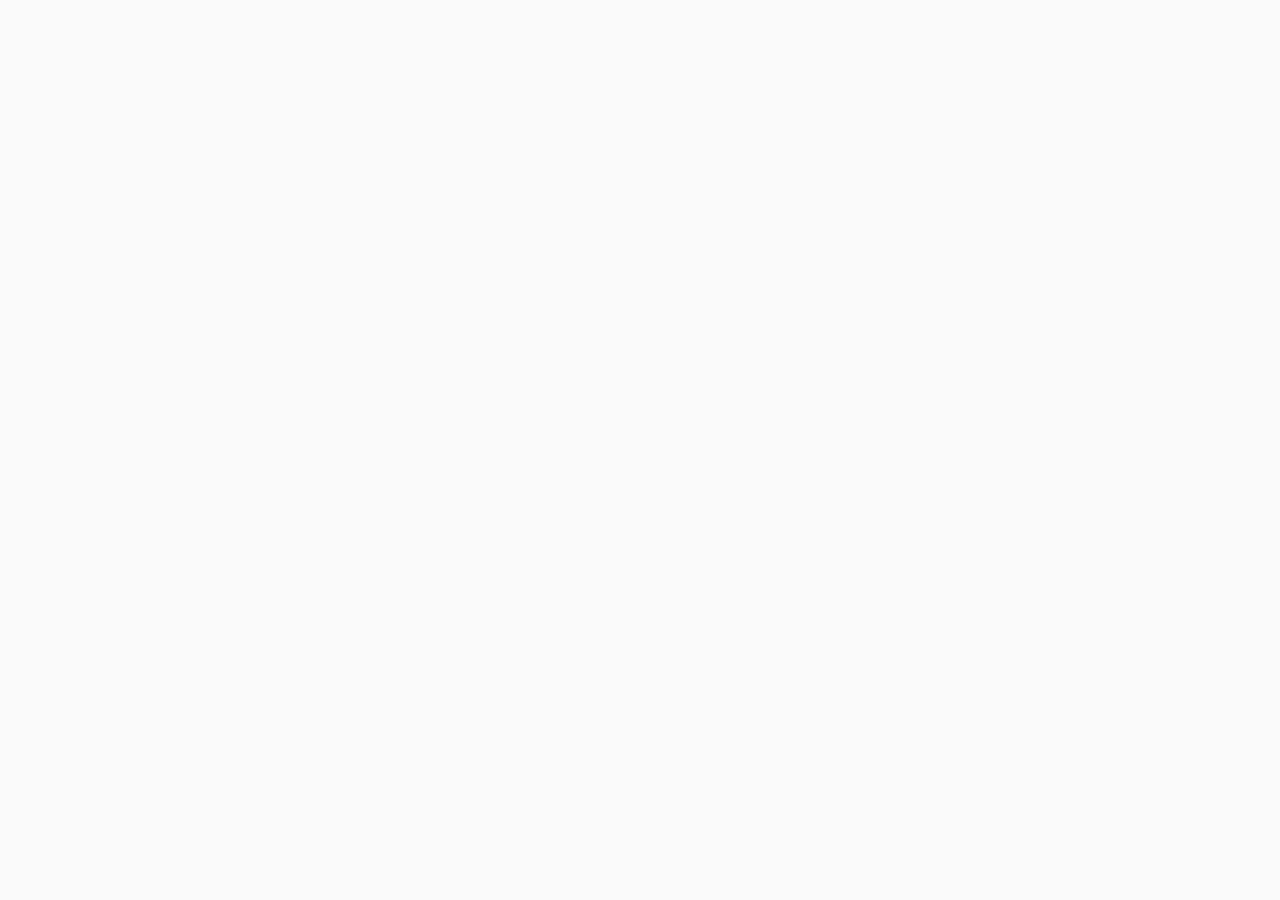
==== commit 492b9b86: "Fix about.html: GA ID, email, copyright year, remove scripts.js ref, add JSON-LD schema - Replace wr" ====
--- a/about.html
+++ b/about.html
@@ -30,14 +30,14 @@
   <link rel="stylesheet" href="styles.css">
 
   <!-- Google Analytics -->
-  <script async src="https://www.googletagmanager.com/gtag/js?id=G-TBY7W0KZBB"></script>
+  <script async src="https://www.googletagmanager.com/gtag/js?id=G-XKBW69VHVK"></script>
   <script>
     window.dataLayer = window.dataLayer || [];
     function gtag(){dataLayer.push(arguments);}
     gtag('js', new Date());
-    gtag('config', 'G-TBY7W0KZBB');
+    gtag('config', 'G-XKBW69VHVK');
   </script>
-</head>
+<!-- Schema.org Local Business --><script type="application/ld+json">
 <body>
 
   <!-- Navigation -->
@@ -164,19 +164,19 @@
       <div class="footer-contact">
         <h3>Contact</h3>
         <ul>
-          <li><a href="mailto:abhijeetbhullarphotography@gmail.com">abhijeetbhullarphotography@gmail.com</a></li>
+          <li><a href="mailto:bhullarfoyerstudio@gmail.com">bhullarfoyerstudio@gmail.com</a></li>
           <li><a href="tel:+15195779090">+1 (519) 577-9090</a></li>
           <li><a href="https://instagram.com/foyer_studio09">@foyer_studio09</a></li>
         </ul>
       </div>
     </div>
     <div class="footer-bottom">
-      <p>&copy; 2025 Foyer Studio. Waterloo, Ontario. All rights reserved.</p>
+      <p>&copy; 2026 Foyer Studio. Waterloo, Ontario. All rights reserved.</p>
       <a href="https://instagram.com/foyer_studio09" class="footer-ig">Instagram &rarr;</a>
     </div>
   </footer>
 
-  <script src="scripts.js"></script>
+  
 
 </body>
 </html>
--- a/styles.css
+++ b/styles.css
@@ -58,7 +58,7 @@
 .btn-outline-ivory { background: transparent; color: var(--ivory); border-color: var(--ivory); }
 .btn-outline-ivory:hover { background: var(--ivory); color: var(--obsidian); }
 .hero { position: relative; height: 100vh; min-height: 680px; display: flex; align-items: flex-end; background: var(--obsidian); overflow: hidden; }
-.hero-bg { position: absolute; inset: 0; background-image: url('https://images.unsplash.com/photo-1600596542815-ffad4c1539a9?w=1800&auto=format&fit=crop&q=80'); background-size: cover; background-position: center; opacity: 0.55; transition: opacity 0.8s ease; }
+.hero-bg { position: absolute; inset: 0; background-image: url('Front.jpg'); background-size: cover; background-position: center; opacity: 0.55; transition: opacity 0.8s ease; }
 .hero-overlay { position: absolute; inset: 0; background: linear-gradient(to top, rgba(10,10,10,0.85) 0%, rgba(10,10,10,0.2) 60%, transparent 100%); }
 .hero-content { position: relative; z-index: 2; padding: 0 80px 90px; max-width: 860px; }
 .hero-content h1 { color: var(--ivory); font-style: italic; margin-bottom: 24px; }
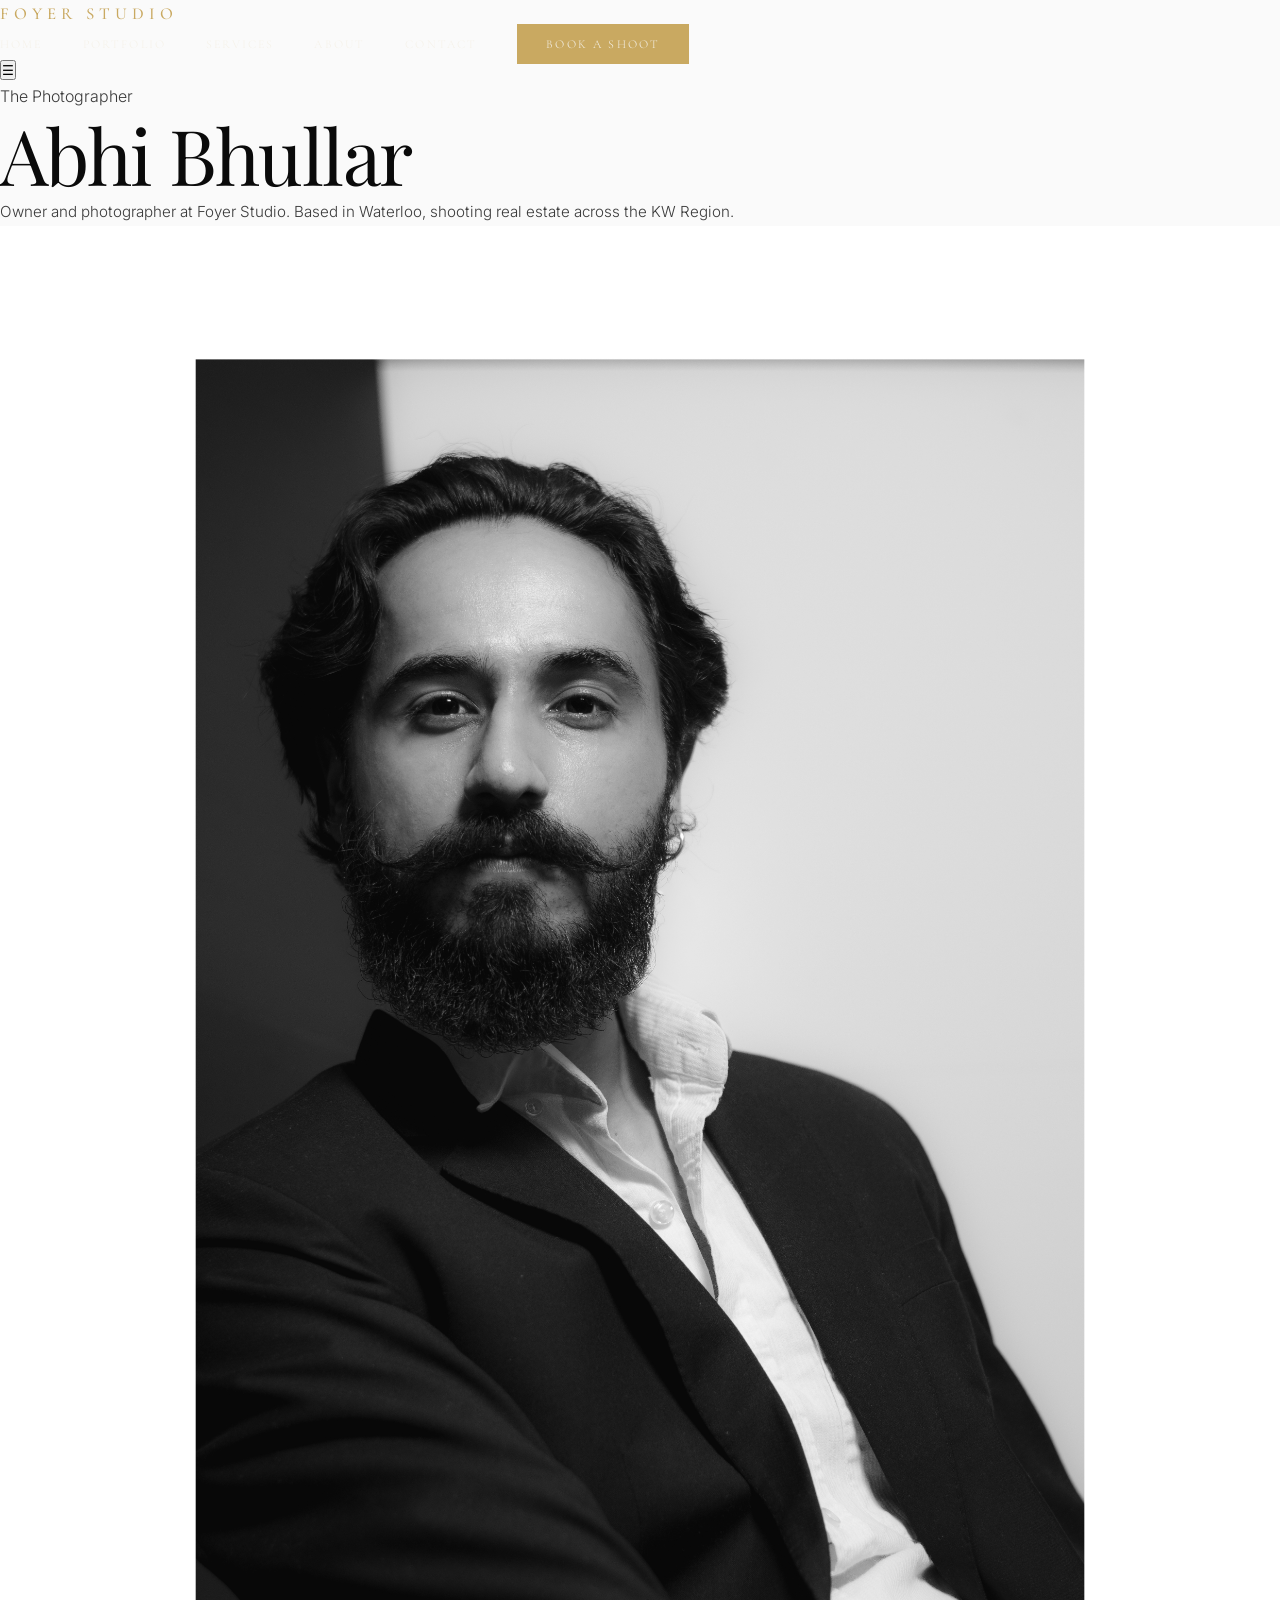
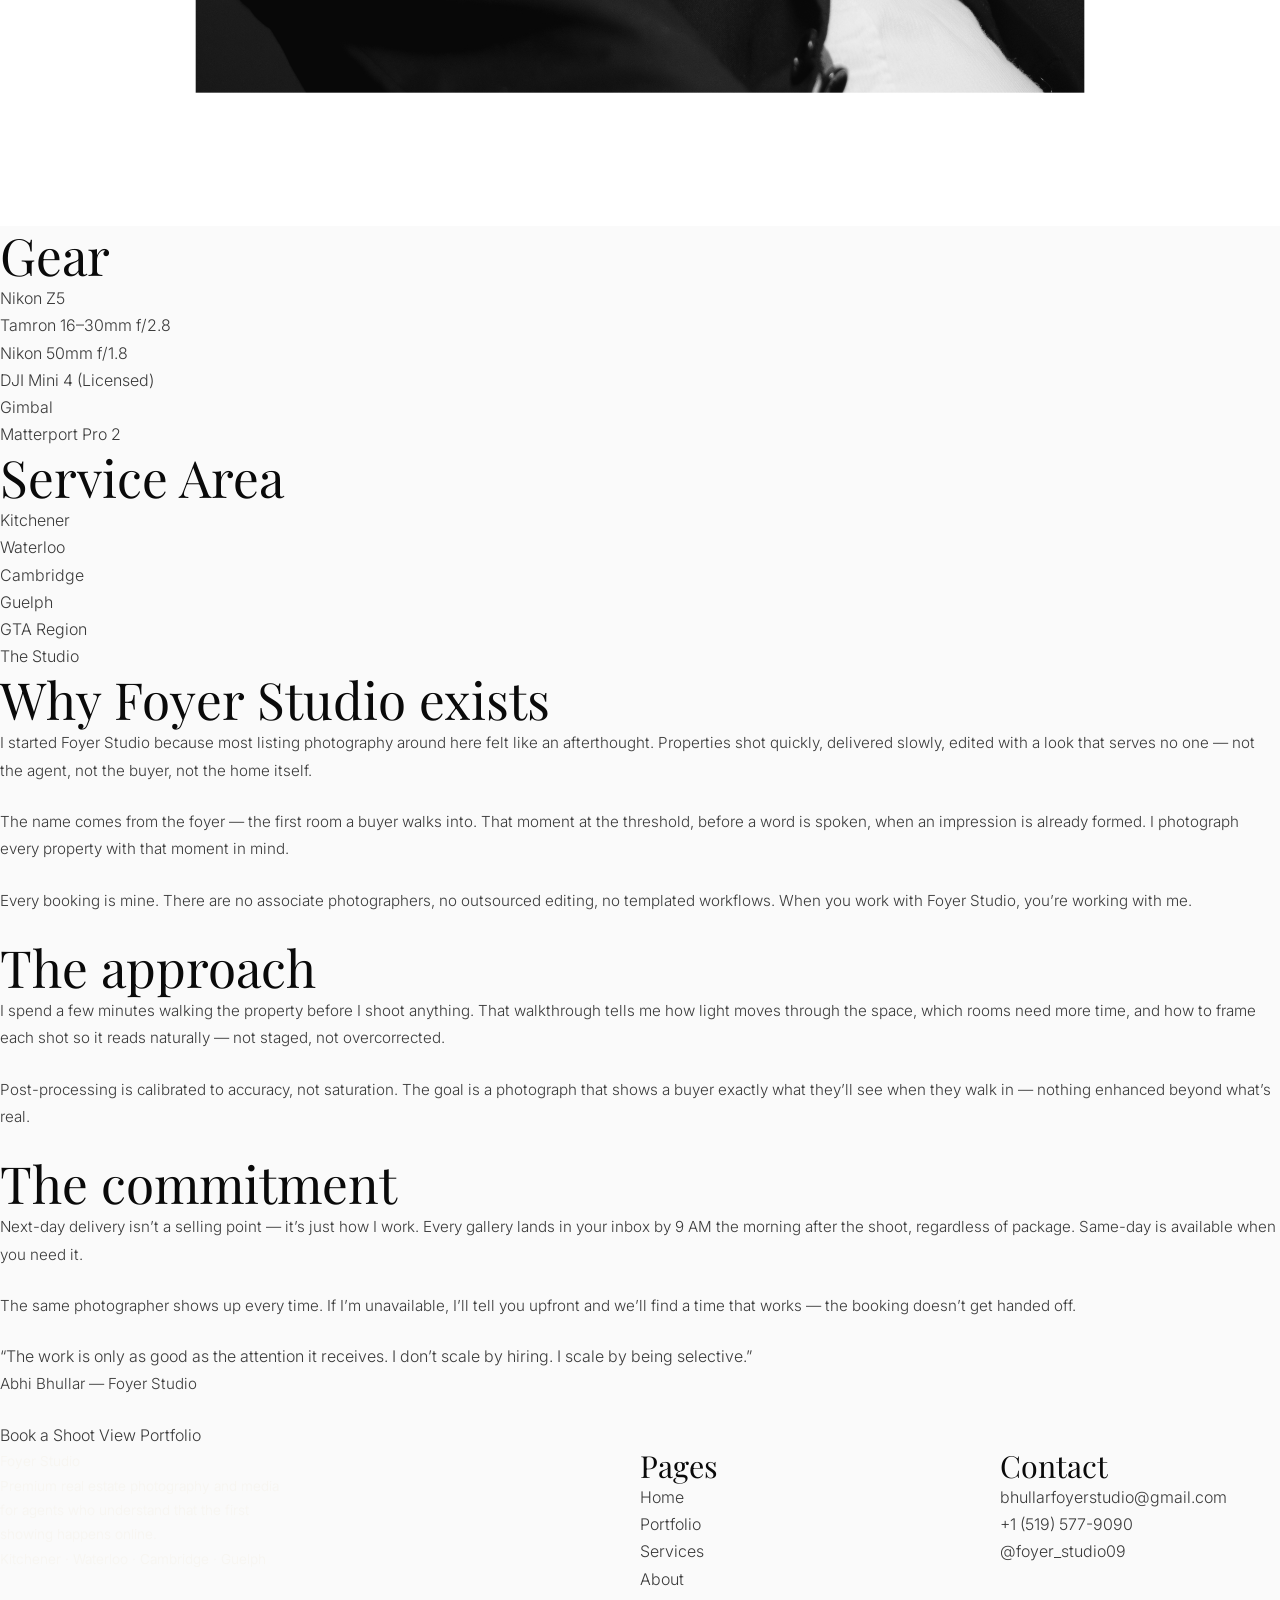
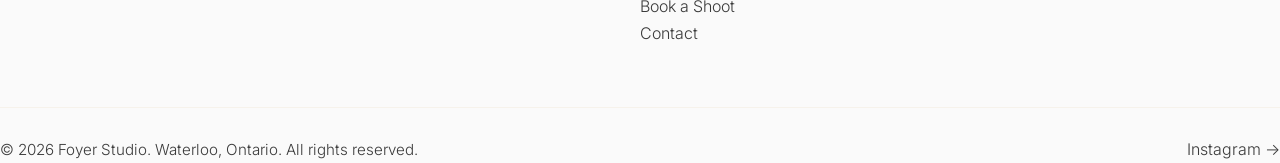
==== commit 9f91fdb4: "Fix about.html: close broken JSON-LD script tag, restore </head>" ====
--- a/about.html
+++ b/about.html
@@ -37,7 +37,40 @@
     gtag('js', new Date());
     gtag('config', 'G-XKBW69VHVK');
   </script>
-<!-- Schema.org Local Business --><script type="application/ld+json">
+<!-- Schema.org Local Business -->
+  <script type="application/ld+json">
+    {
+      "@context": "https://schema.org",
+      "@type": "LocalBusiness",
+      "name": "Foyer Studio",
+      "description": "Premium real estate photography and media studio serving Kitchener, Waterloo, Cambridge, and Guelph.",
+      "url": "https://foyerstudio.ca/about.html",
+      "telephone": "+15195779090",
+      "email": "bhullarfoyerstudio@gmail.com",
+      "founder": {
+        "@type": "Person",
+        "name": "Abhi Bhullar"
+      },
+      "address": {
+        "@type": "PostalAddress",
+        "addressLocality": "Waterloo",
+        "addressRegion": "ON",
+        "addressCountry": "CA"
+      },
+      "areaServed": [
+        {"@type": "City", "name": "Kitchener"},
+        {"@type": "City", "name": "Waterloo"},
+        {"@type": "City", "name": "Cambridge"},
+        {"@type": "City", "name": "Guelph"}
+      ],
+      "sameAs": [
+        "https://www.instagram.com/foyer_studio09"
+      ],
+      "priceRange": "$$",
+      "openingHours": "Mo-Su 08:00-20:00"
+    }
+  </script>
+</head>
 <body>
 
   <!-- Navigation -->
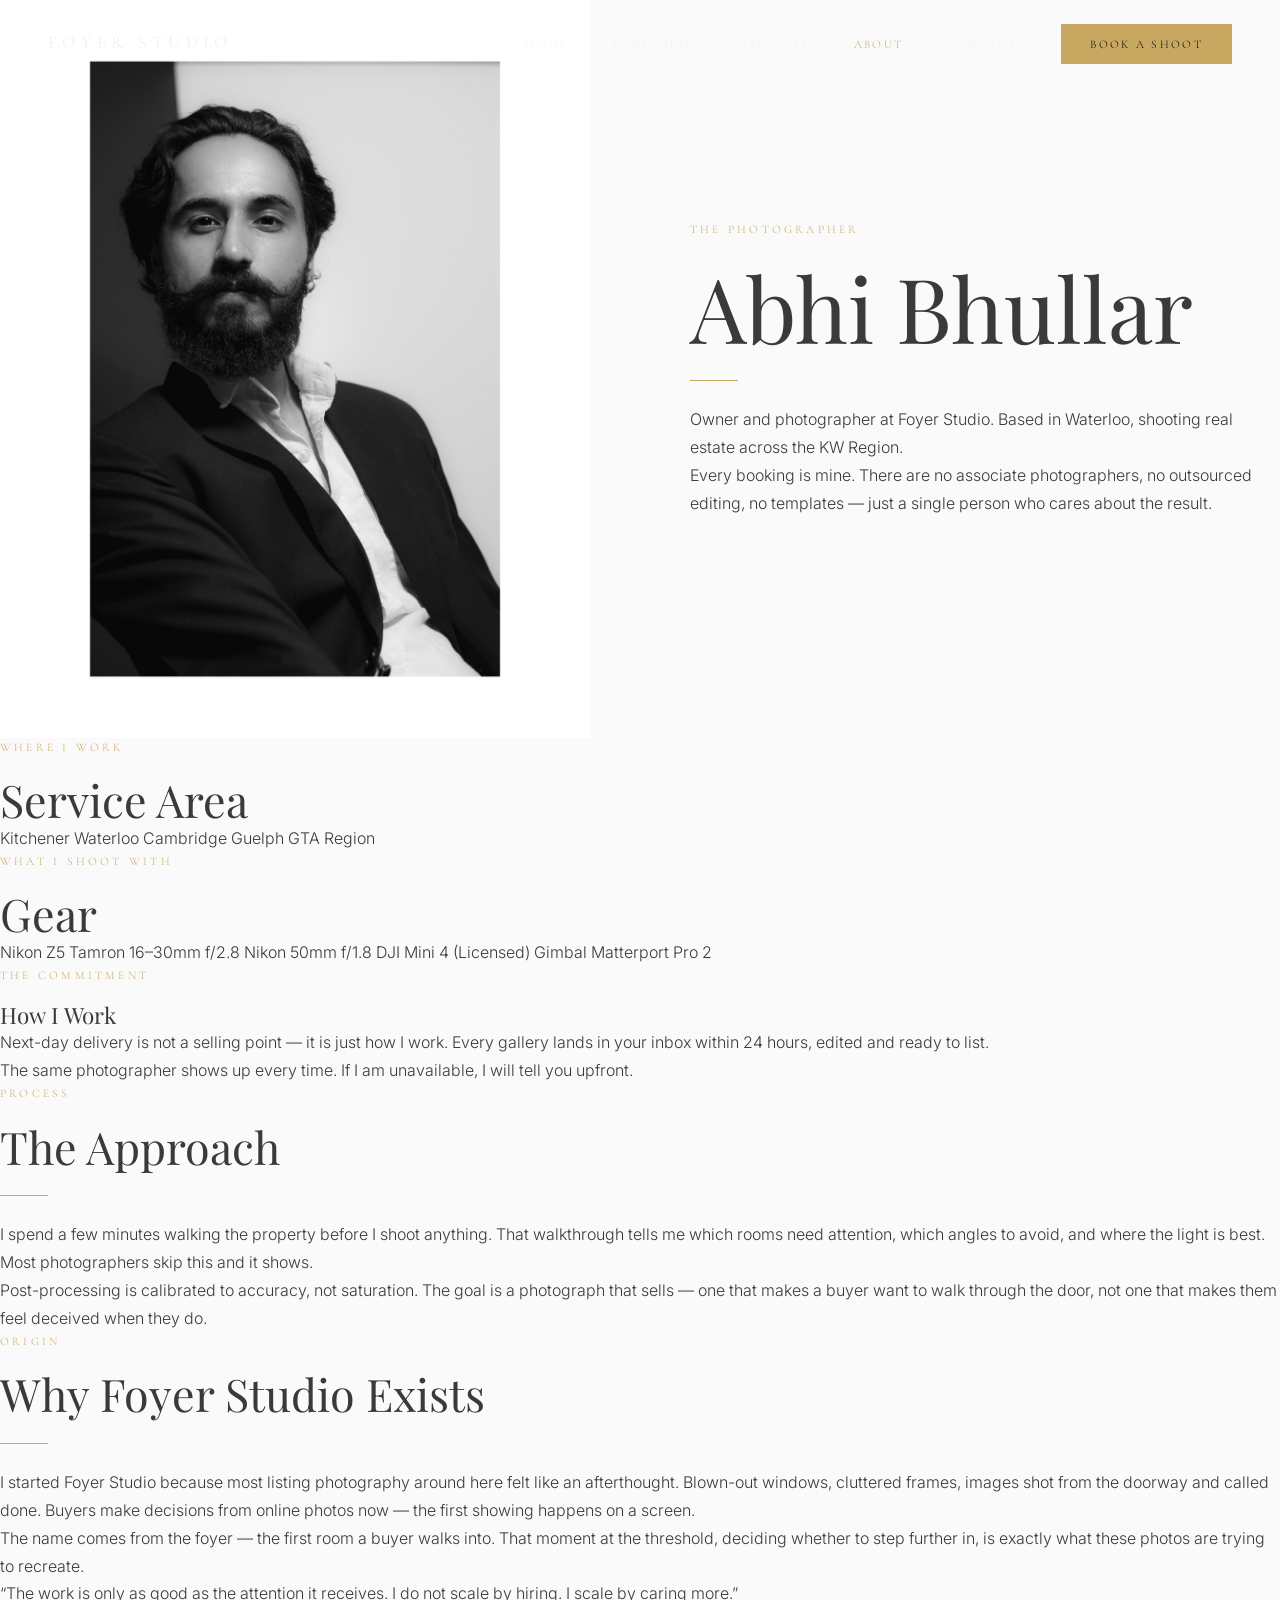
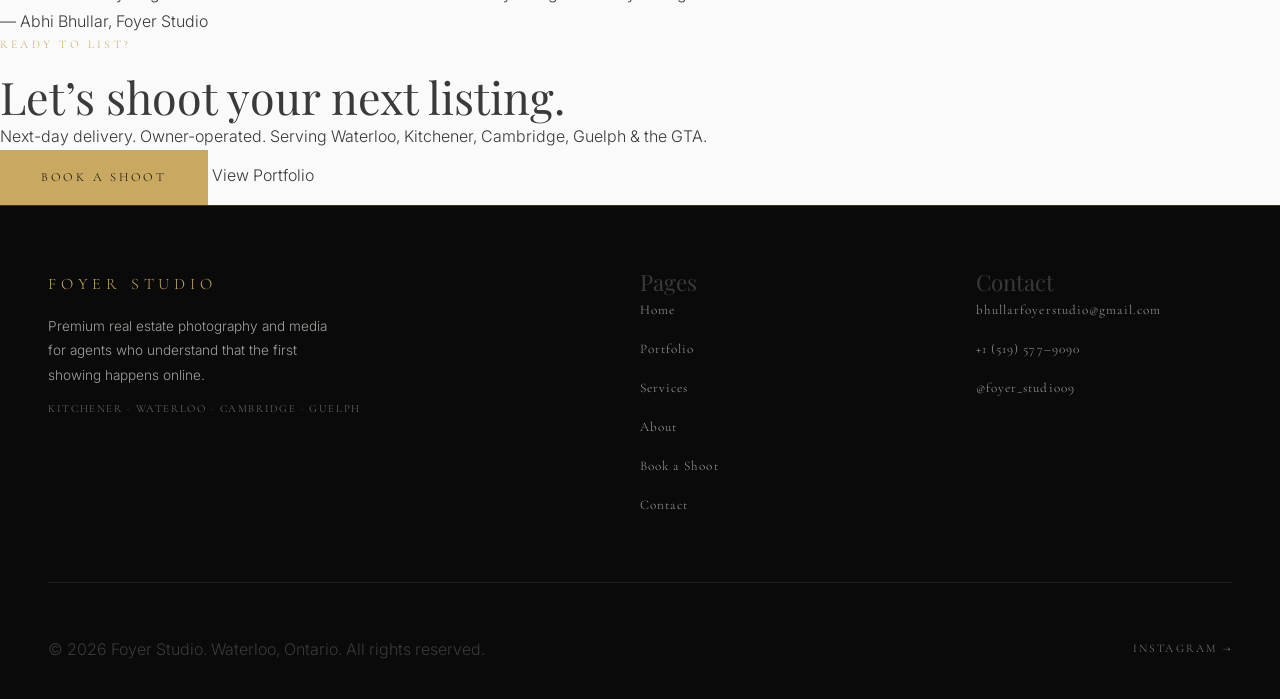
==== commit ff46c325: "Redesign about.html: dark nav, editorial two-column layout, chips, CTA" ====
--- a/about.html
+++ b/about.html
@@ -1,215 +1,252 @@
 <!DOCTYPE html>
 <html lang="en">
 <head>
-  <meta charset="UTF-8">
-  <meta name="viewport" content="width=device-width, initial-scale=1.0">
-
-  <!-- Primary SEO -->
-  <title>About Abhi Bhullar — Real Estate Photographer Waterloo | Foyer Studio</title>
-  <meta name="description" content="Foyer Studio is owned and operated by Abhi Bhullar, a real estate photographer based in Waterloo, Ontario. Serving the KW Region with next-day delivery.">
-  <meta name="keywords" content="Abhi Bhullar photographer Waterloo, real estate photographer Waterloo Ontario, Foyer Studio, property photography KW">
-  <meta name="author" content="Abhi Bhullar — Foyer Studio">
-  <meta name="robots" content="index, follow">
-  <link rel="canonical" href="https://foyerstudio.ca/about.html">
-
-  <!-- Open Graph -->
-  <meta property="og:type" content="profile">
-  <meta property="og:url" content="https://foyerstudio.ca/about.html">
-  <meta property="og:title" content="About Abhi Bhullar — Real Estate Photographer | Foyer Studio">
-  <meta property="og:description" content="Foyer Studio is owned and operated by Abhi Bhullar — a Waterloo-based real estate photographer serving the KW Region.">
-  <meta property="og:image" content="https://foyerstudio.ca/About-Potrait.jpg">
-  <meta property="og:site_name" content="Foyer Studio">
-  <meta property="og:locale" content="en_CA">
-
-  <!-- Twitter Card -->
-  <meta name="twitter:card" content="summary_large_image">
-  <meta name="twitter:title" content="About Abhi Bhullar — Real Estate Photographer | Foyer Studio">
-  <meta name="twitter:description" content="Owner-operator of Foyer Studio. Real estate photographer serving Waterloo, Kitchener, Cambridge, and Guelph.">
-  <meta name="twitter:image" content="https://foyerstudio.ca/About-Potrait.jpg">
-
-  <link rel="stylesheet" href="styles.css">
-
-  <!-- Google Analytics -->
-  <script async src="https://www.googletagmanager.com/gtag/js?id=G-XKBW69VHVK"></script>
-  <script>
-    window.dataLayer = window.dataLayer || [];
-    function gtag(){dataLayer.push(arguments);}
-    gtag('js', new Date());
-    gtag('config', 'G-XKBW69VHVK');
-  </script>
+<meta charset="UTF-8">
+<meta name="viewport" content="width=device-width, initial-scale=1.0">
+
+<!-- Primary SEO -->
+<title>About Abhi Bhullar — Real Estate Photographer Waterloo | Foyer Studio</title>
+<meta name="description" content="Foyer Studio is owned and operated by Abhi Bhullar, a real estate photographer based in Waterloo, Ontario. Serving the KW Region with next-day delivery.">
+<meta name="keywords" content="Abhi Bhullar photographer Waterloo, real estate photographer Waterloo Ontario, Foyer Studio, property photography KW">
+<meta name="author" content="Abhi Bhullar — Foyer Studio">
+<meta name="robots" content="index, follow">
+<link rel="canonical" href="https://foyerstudio.ca/about.html">
+
+<!-- Open Graph -->
+<meta property="og:type" content="profile">
+<meta property="og:url" content="https://foyerstudio.ca/about.html">
+<meta property="og:title" content="About Abhi Bhullar — Real Estate Photographer | Foyer Studio">
+<meta property="og:description" content="Foyer Studio is owned and operated by Abhi Bhullar — a Waterloo-based real estate photographer serving the KW Region.">
+<meta property="og:image" content="https://foyerstudio.ca/About-Potrait.jpg">
+<meta property="og:site_name" content="Foyer Studio">
+<meta property="og:locale" content="en_CA">
+
+<!-- Twitter Card -->
+<meta name="twitter:card" content="summary_large_image">
+<meta name="twitter:title" content="About Abhi Bhullar — Real Estate Photographer | Foyer Studio">
+<meta name="twitter:description" content="Owner-operator of Foyer Studio. Real estate photographer serving Waterloo, Kitchener, Cambridge, and Guelph.">
+<meta name="twitter:image" content="https://foyerstudio.ca/About-Potrait.jpg">
+
+<link rel="stylesheet" href="styles.css">
+
+<!-- Google Analytics -->
+<script async src="https://www.googletagmanager.com/gtag/js?id=G-XKBW69VHVK"></script>
+<script>
+window.dataLayer = window.dataLayer || [];
+function gtag(){dataLayer.push(arguments);}
+gtag('js', new Date());
+gtag('config', 'G-XKBW69VHVK');
+</script>
 <!-- Schema.org Local Business -->
-  <script type="application/ld+json">
-    {
-      "@context": "https://schema.org",
-      "@type": "LocalBusiness",
-      "name": "Foyer Studio",
-      "description": "Premium real estate photography and media studio serving Kitchener, Waterloo, Cambridge, and Guelph.",
-      "url": "https://foyerstudio.ca/about.html",
-      "telephone": "+15195779090",
-      "email": "bhullarfoyerstudio@gmail.com",
-      "founder": {
-        "@type": "Person",
-        "name": "Abhi Bhullar"
-      },
-      "address": {
-        "@type": "PostalAddress",
-        "addressLocality": "Waterloo",
-        "addressRegion": "ON",
-        "addressCountry": "CA"
-      },
-      "areaServed": [
-        {"@type": "City", "name": "Kitchener"},
-        {"@type": "City", "name": "Waterloo"},
-        {"@type": "City", "name": "Cambridge"},
-        {"@type": "City", "name": "Guelph"}
-      ],
-      "sameAs": [
-        "https://www.instagram.com/foyer_studio09"
-      ],
-      "priceRange": "$$",
-      "openingHours": "Mo-Su 08:00-20:00"
-    }
-  </script>
+<script type="application/ld+json">
+{
+"@context": "https://schema.org",
+"@type": "LocalBusiness",
+"name": "Foyer Studio",
+"description": "Premium real estate photography and media studio serving Kitchener, Waterloo, Cambridge, and Guelph.",
+"url": "https://foyerstudio.ca/about.html",
+"telephone": "+15195779090",
+"email": "bhullarfoyerstudio@gmail.com",
+"founder": {
+"@type": "Person",
+"name": "Abhi Bhullar"
+},
+"address": {
+"@type": "PostalAddress",
+"addressLocality": "Waterloo",
+"addressRegion": "ON",
+"addressCountry": "CA"
+},
+"areaServed": [
+{"@type": "City", "name": "Kitchener"},
+{"@type": "City", "name": "Waterloo"},
+{"@type": "City", "name": "Cambridge"},
+{"@type": "City", "name": "Guelph"}
+],
+"sameAs": [
+"https://www.instagram.com/foyer_studio09"
+],
+"priceRange": "$$",
+"openingHours": "Mo-Su 08:00-20:00"
+}
+</script>
 </head>
-<body>
-
-  <!-- Navigation -->
-  <nav class="site-nav">
-    <div class="nav-inner">
-      <a href="index.html" class="nav-logo">Foyer Studio</a>
-      <ul class="nav-links">
-        <li><a href="index.html">Home</a></li>
-        <li><a href="portfolio.html">Portfolio</a></li>
-        <li><a href="services.html">Services</a></li>
-        <li><a href="about.html">About</a></li>
-        <li><a href="contact.html">Contact</a></li>
-        <li><a href="book.html" class="nav-cta">Book a Shoot</a></li>
-      </ul>
-      <button class="nav-toggle" aria-label="Open menu">&#9776;</button>
-    </div>
-  </nav>
-
-  <!-- Mobile Menu -->
-  <div class="mobile-menu" id="mobileMenu">
-    <button class="mobile-close">&#x00D7;</button>
-    <ul>
-      <li><a href="index.html">Home</a></li>
-      <li><a href="portfolio.html">Portfolio</a></li>
-      <li><a href="services.html">Services</a></li>
-      <li><a href="about.html">About</a></li>
-      <li><a href="book.html">Book a Shoot</a></li>
-      <li><a href="contact.html">Contact</a></li>
-    </ul>
-  </div>
-
-  <!-- About Page -->
-  <main class="about-page">
-
-    <div class="about-intro">
-      <div class="about-intro-text">
-        <span class="about-label">The Photographer</span>
-        <h1 class="about-name">Abhi Bhullar</h1>
-        <p class="about-tagline">Owner and photographer at Foyer Studio. Based in Waterloo, shooting real estate across the KW Region.</p>
-      </div>
-      <div class="about-portrait">
-        <img src="About-Potrait.jpg" alt="Abhi Bhullar — Foyer Studio photographer">
-      </div>
-    </div>
-
-    <aside class="about-sidebar">
-
-      <div class="sidebar-block">
-        <h2 class="sidebar-heading">Gear</h2>
-        <ul class="sidebar-list">
-          <li>Nikon Z5</li>
-          <li>Tamron 16–30mm f/2.8</li>
-          <li>Nikon 50mm f/1.8</li>
-          <li>DJI Mini 4 (Licensed)</li>
-          <li>Gimbal</li>
-          <li>Matterport Pro 2</li>
-        </ul>
-      </div>
-
-      <div class="sidebar-block">
-        <h2 class="sidebar-heading">Service Area</h2>
-        <ul class="sidebar-list">
-          <li>Kitchener</li>
-          <li>Waterloo</li>
-          <li>Cambridge</li>
-          <li>Guelph</li>
-          <li>GTA Region</li>
-        </ul>
-      </div>
-
-    </aside>
-
-    <section class="about-body">
-
-      <span class="section-label">The Studio</span>
-
-      <h2>Why Foyer Studio exists</h2>
-      <p>I started Foyer Studio because most listing photography around here felt like an afterthought. Properties shot quickly, delivered slowly, edited with a look that serves no one — not the agent, not the buyer, not the home itself.</p>
-      <p>The name comes from the foyer — the first room a buyer walks into. That moment at the threshold, before a word is spoken, when an impression is already formed. I photograph every property with that moment in mind.</p>
-      <p>Every booking is mine. There are no associate photographers, no outsourced editing, no templated workflows. When you work with Foyer Studio, you’re working with me.</p>
-
-      <h2>The approach</h2>
-      <p>I spend a few minutes walking the property before I shoot anything. That walkthrough tells me how light moves through the space, which rooms need more time, and how to frame each shot so it reads naturally — not staged, not overcorrected.</p>
-      <p>Post-processing is calibrated to accuracy, not saturation. The goal is a photograph that shows a buyer exactly what they’ll see when they walk in — nothing enhanced beyond what’s real.</p>
-
-      <h2>The commitment</h2>
-      <p>Next-day delivery isn’t a selling point — it’s just how I work. Every gallery lands in your inbox by 9 AM the morning after the shoot, regardless of package. Same-day is available when you need it.</p>
-      <p>The same photographer shows up every time. If I’m unavailable, I’ll tell you upfront and we’ll find a time that works — the booking doesn’t get handed off.</p>
-
-      <blockquote class="about-quote">
-        “The work is only as good as the attention it receives. I don’t scale by hiring. I scale by being selective.”
-      </blockquote>
-
-      <p class="about-sign">Abhi Bhullar — Foyer Studio</p>
-
-      <div class="about-cta">
-        <a href="book.html" class="btn-primary">Book a Shoot</a>
-        <a href="portfolio.html" class="btn-secondary">View Portfolio</a>
-      </div>
-
-    </section>
-
-  </main>
-
-  <!-- Footer -->
-  <footer class="site-footer">
-    <div class="footer-inner">
-      <div class="footer-brand">
-        <p class="footer-name">Foyer Studio</p>
-        <p class="footer-desc">Premium real estate photography and media for agents who understand that the first showing happens online.</p>
-        <p class="footer-region">Kitchener &middot; Waterloo &middot; Cambridge &middot; Guelph</p>
-      </div>
-      <div class="footer-nav">
-        <h3>Pages</h3>
-        <ul>
-          <li><a href="index.html">Home</a></li>
-          <li><a href="portfolio.html">Portfolio</a></li>
-          <li><a href="services.html">Services</a></li>
-          <li><a href="about.html">About</a></li>
-          <li><a href="book.html">Book a Shoot</a></li>
-          <li><a href="contact.html">Contact</a></li>
-        </ul>
-      </div>
-      <div class="footer-contact">
-        <h3>Contact</h3>
-        <ul>
-          <li><a href="mailto:bhullarfoyerstudio@gmail.com">bhullarfoyerstudio@gmail.com</a></li>
-          <li><a href="tel:+15195779090">+1 (519) 577-9090</a></li>
-          <li><a href="https://instagram.com/foyer_studio09">@foyer_studio09</a></li>
-        </ul>
-      </div>
-    </div>
-    <div class="footer-bottom">
-      <p>&copy; 2026 Foyer Studio. Waterloo, Ontario. All rights reserved.</p>
-      <a href="https://instagram.com/foyer_studio09" class="footer-ig">Instagram &rarr;</a>
-    </div>
-  </footer>
-
-  
+<body class="page-about">
+
+<!-- Navigation -->
+<nav class="site-nav nav-dark">
+<div class="nav-inner">
+<a href="index.html" class="nav-logo">Foyer Studio</a>
+<ul class="nav-links">
+<li><a href="index.html">Home</a></li>
+<li><a href="portfolio.html">Portfolio</a></li>
+<li><a href="services.html">Services</a></li>
+<li><a href="about.html" class="nav-active">About</a></li>
+<li><a href="contact.html">Contact</a></li>
+<li><a href="book.html" class="nav-cta">Book a Shoot</a></li>
+</ul>
+<button class="nav-toggle" aria-label="Open menu">&#9776;</button>
+</div>
+</nav>
+
+<!-- Mobile Menu -->
+<div class="mobile-menu" id="mobileMenu">
+<button class="mobile-close">&#x00D7;</button>
+<ul>
+<li><a href="index.html">Home</a></li>
+<li><a href="portfolio.html">Portfolio</a></li>
+<li><a href="services.html">Services</a></li>
+<li><a href="about.html">About</a></li>
+<li><a href="book.html">Book a Shoot</a></li>
+<li><a href="contact.html">Contact</a></li>
+</ul>
+</div>
+
+<!-- About Page -->
+<main class="about-page">
+
+<!-- Hero: Photo + Intro Side by Side -->
+<section class="about-hero-intro">
+<div class="about-hero-inner">
+<div class="about-portrait-wrap">
+<img src="About-Potrait.jpg" alt="Abhi Bhullar — Foyer Studio photographer" class="about-portrait-img">
+</div>
+<div class="about-intro-text">
+<span class="section-label">The Photographer</span>
+<h1 class="about-name">Abhi Bhullar</h1>
+<div class="gold-divider"></div>
+<p class="about-tagline">Owner and photographer at Foyer Studio. Based in Waterloo, shooting real estate across the KW Region.</p>
+<p class="about-intro-body">Every booking is mine. There are no associate photographers, no outsourced editing, no templates — just a single person who cares about the result.</p>
+</div>
+</div>
+</section>
+
+<!-- Two-Column: Service Area + Gear/Commitment -->
+<section class="about-columns-section">
+<div class="about-columns-inner">
+
+<div class="about-col about-col-left">
+<span class="section-label">Where I Work</span>
+<h2 class="about-col-heading">Service Area</h2>
+<div class="about-chips">
+<span class="about-chip">Kitchener</span>
+<span class="about-chip">Waterloo</span>
+<span class="about-chip">Cambridge</span>
+<span class="about-chip">Guelph</span>
+<span class="about-chip">GTA Region</span>
+</div>
+</div>
+
+<div class="about-col-divider"></div>
+
+<div class="about-col about-col-right">
+<span class="section-label">What I Shoot With</span>
+<h2 class="about-col-heading">Gear</h2>
+<div class="about-chips">
+<span class="about-chip">Nikon Z5</span>
+<span class="about-chip">Tamron 16&ndash;30mm f/2.8</span>
+<span class="about-chip">Nikon 50mm f/1.8</span>
+<span class="about-chip">DJI Mini 4 (Licensed)</span>
+<span class="about-chip">Gimbal</span>
+<span class="about-chip">Matterport Pro 2</span>
+</div>
+
+<div class="about-commitment">
+<span class="section-label">The Commitment</span>
+<h3 class="about-commitment-heading">How I Work</h3>
+<p>Next-day delivery is not a selling point &mdash; it is just how I work. Every gallery lands in your inbox within 24 hours, edited and ready to list.</p>
+<p>The same photographer shows up every time. If I am unavailable, I will tell you upfront.</p>
+</div>
+</div>
+
+</div>
+</section>
+
+<!-- Full-Width: The Approach -->
+<section class="about-article-section">
+<div class="about-article-inner">
+<span class="section-label">Process</span>
+<h2 class="about-article-heading">The Approach</h2>
+<div class="gold-divider"></div>
+<p>I spend a few minutes walking the property before I shoot anything. That walkthrough tells me which rooms need attention, which angles to avoid, and where the light is best. Most photographers skip this and it shows.</p>
+<p>Post-processing is calibrated to accuracy, not saturation. The goal is a photograph that sells &mdash; one that makes a buyer want to walk through the door, not one that makes them feel deceived when they do.</p>
+</div>
+</section>
+
+<!-- Full-Width: Why Foyer Studio Exists -->
+<section class="about-article-section about-article-dark">
+<div class="about-article-inner">
+<span class="section-label">Origin</span>
+<h2 class="about-article-heading">Why Foyer Studio Exists</h2>
+<div class="gold-divider"></div>
+<p>I started Foyer Studio because most listing photography around here felt like an afterthought. Blown-out windows, cluttered frames, images shot from the doorway and called done. Buyers make decisions from online photos now &mdash; the first showing happens on a screen.</p>
+<p>The name comes from the foyer &mdash; the first room a buyer walks into. That moment at the threshold, deciding whether to step further in, is exactly what these photos are trying to recreate.</p>
+<blockquote class="about-quote">&ldquo;The work is only as good as the attention it receives. I do not scale by hiring. I scale by caring more.&rdquo;</blockquote>
+<p class="about-sign">&mdash; Abhi Bhullar, Foyer Studio</p>
+</div>
+</section>
+
+<!-- CTA -->
+<section class="about-cta-section">
+<div class="about-cta-inner">
+<span class="section-label">Ready to List?</span>
+<h2 class="about-cta-heading">Let&rsquo;s shoot your next listing.</h2>
+<p class="about-cta-sub">Next-day delivery. Owner-operated. Serving Waterloo, Kitchener, Cambridge, Guelph &amp; the GTA.</p>
+<div class="about-cta-actions">
+<a href="book.html" class="btn-gold">Book a Shoot</a>
+<a href="portfolio.html" class="btn-outline-gold-dark">View Portfolio</a>
+</div>
+</div>
+</section>
+
+</main>
+
+<!-- Footer -->
+<footer class="site-footer">
+<div class="footer-inner">
+<div class="footer-brand">
+<p class="footer-name">Foyer Studio</p>
+<p class="footer-desc">Premium real estate photography and media for agents who understand that the first showing happens online.</p>
+<p class="footer-region">Kitchener &middot; Waterloo &middot; Cambridge &middot; Guelph</p>
+</div>
+<div class="footer-nav">
+<h3>Pages</h3>
+<ul>
+<li><a href="index.html">Home</a></li>
+<li><a href="portfolio.html">Portfolio</a></li>
+<li><a href="services.html">Services</a></li>
+<li><a href="about.html">About</a></li>
+<li><a href="book.html">Book a Shoot</a></li>
+<li><a href="contact.html">Contact</a></li>
+</ul>
+</div>
+<div class="footer-contact">
+<h3>Contact</h3>
+<ul>
+<li><a href="mailto:bhullarfoyerstudio@gmail.com">bhullarfoyerstudio@gmail.com</a></li>
+<li><a href="tel:+15195779090">+1 (519) 577&ndash;9090</a></li>
+<li><a href="https://instagram.com/foyer_studio09">@foyer_studio09</a></li>
+</ul>
+</div>
+</div>
+<div class="footer-bottom">
+<p>&copy; 2026 Foyer Studio. Waterloo, Ontario. All rights reserved.</p>
+<a href="https://instagram.com/foyer_studio09" class="footer-ig">Instagram &rarr;</a>
+</div>
+</footer>
+
+<script>
+const nav = document.querySelector('.site-nav');
+window.addEventListener('scroll', () => {
+  if (window.scrollY > 60) { nav.classList.add('scrolled'); }
+  else { nav.classList.remove('scrolled'); }
+});
+const toggle = document.querySelector('.nav-toggle');
+const menu = document.getElementById('mobileMenu');
+const close = document.querySelector('.mobile-close');
+if (toggle) toggle.addEventListener('click', () => menu.classList.add('open'));
+if (close) close.addEventListener('click', () => menu.classList.remove('open'));
+</script>
 
 </body>
 </html>
--- a/styles.css
+++ b/styles.css
@@ -3,7 +3,7 @@
    ============================================================ */
 
 /* --- Google Fonts --- */
-@import url('https://fonts.googleapis.com/css2?family=Playfair+Display:ital,wght@0,400;0,500;0,600;0,700;1,400;1,500&family=Cormorant+Garamond:wght@300;400;500;600&family=Inter:wght@300;400;500&display=swap');
+@import url('https://fonts.googleapis.com/css2?family=Cormorant+Garamond:ital,wght@0,300;0,400;0,500;1,300;1,400&family=Playfair+Display:ital,wght@0,400;0,700;1,400;1,700&family=Inter:wght@300;400;500&display=swap');
 
 /* --- CSS Variables --- */
 :root {
@@ -18,7 +18,7 @@
   --font-logo: 'Cormorant Garamond', Georgia, serif;
   --font-body: 'Inter', system-ui, sans-serif;
   --max-width: 1280px;
-  --section-pad: 100px 40px;
+  --section-pad: 90px 40px;
   --transition: all 0.35s ease;
 }
 *, *::before, *::after { box-sizing: border-box; margin: 0; padding: 0; }
@@ -26,163 +26,802 @@
 body { background: var(--warm-white); color: var(--smoke); font-family: var(--font-body); font-weight: 300; line-height: 1.7; -webkit-font-smoothing: antialiased; }
 img { display: block; width: 100%; height: 100%; object-fit: cover; }
 a { text-decoration: none; color: inherit; }
-ul, ol { list-style: none; }
-button { cursor: pointer; font-family: var(--font-body); }
-h1, h2, h3, h4 { font-family: var(--font-display); font-weight: 400; line-height: 1.15; color: var(--obsidian); }
-h1 { font-size: clamp(2.8rem, 6vw, 5.5rem); letter-spacing: -0.02em; }
-h2 { font-size: clamp(2rem, 4vw, 3.2rem); }
-h3 { font-size: clamp(1.4rem, 2.5vw, 1.9rem); }
-h4 { font-size: 1.2rem; }
-p { font-size: 0.95rem; line-height: 1.8; color: var(--smoke); }
-.eyebrow { font-family: var(--font-logo); font-size: 0.72rem; letter-spacing: 0.25em; text-transform: uppercase; color: var(--gold); display: block; margin-bottom: 16px; }
+ul { list-style: none; }
+
+/* --- Typography --- */
+h1, h2, h3, h4 { font-family: var(--font-display); font-weight: 400; line-height: 1.1; }
+h1 { font-size: clamp(3.5rem, 7vw, 6rem); }
+h2 { font-size: clamp(2rem, 3.5vw, 3rem); }
+h3 { font-size: 1.4rem; }
+h4 { font-size: 1rem; }
+p { line-height: 1.75; }
+
+.section-label {
+  font-family: var(--font-logo);
+  font-size: 0.72rem;
+  letter-spacing: 0.28em;
+  text-transform: uppercase;
+  color: var(--gold);
+  display: block;
+  margin-bottom: 18px;
+}
+.section-break { display: block; }
 .gold-divider { width: 48px; height: 1px; background: var(--gold); margin: 24px 0; }
-.gold-divider.center { margin: 24px auto; }
-.nav { position: fixed; top: 0; left: 0; right: 0; z-index: 1000; display: flex; align-items: center; justify-content: space-between; padding: 28px 48px; transition: var(--transition); }
-.nav.transparent { background: transparent; }
-.nav.solid { background: var(--obsidian); box-shadow: 0 1px 0 rgba(201,169,97,0.15); }
-.nav-logo { font-family: var(--font-logo); font-size: 1.05rem; font-weight: 500; letter-spacing: 0.3em; text-transform: uppercase; color: var(--gold); transition: var(--transition); }
-.nav-links { display: flex; gap: 40px; align-items: center; }
-.nav-links a { font-family: var(--font-logo); font-size: 0.75rem; letter-spacing: 0.18em; text-transform: uppercase; color: var(--ivory); transition: var(--transition); }
-.nav-links a:hover, .nav-links a.active { color: var(--gold); }
-.nav-cta { font-family: var(--font-logo); font-size: 0.72rem; letter-spacing: 0.2em; text-transform: uppercase; color: var(--obsidian); background: var(--gold); padding: 12px 28px; border: 1px solid var(--gold); transition: var(--transition); }
-.nav-cta:hover { background: transparent; color: var(--gold); }
-.nav-hamburger { display: none; flex-direction: column; gap: 5px; background: none; border: none; padding: 4px; }
-.nav-hamburger span { display: block; width: 24px; height: 1px; background: var(--ivory); transition: var(--transition); }
-.btn { display: inline-block; font-family: var(--font-logo); font-size: 0.72rem; letter-spacing: 0.22em; text-transform: uppercase; padding: 16px 40px; border: 1px solid; transition: var(--transition); cursor: pointer; }
-.btn-gold { background: var(--gold); color: var(--obsidian); border-color: var(--gold); }
+
+/* --- Buttons --- */
+.btn-gold {
+  display: inline-block;
+  font-family: var(--font-logo);
+  font-size: 0.78rem;
+  letter-spacing: 0.22em;
+  text-transform: uppercase;
+  color: var(--obsidian);
+  background: var(--gold);
+  padding: 16px 40px;
+  border: 1px solid var(--gold);
+  transition: var(--transition);
+}
 .btn-gold:hover { background: transparent; color: var(--gold); }
-.btn-outline-gold { background: transparent; color: var(--gold); border-color: var(--gold); }
-.btn-outline-gold:hover { background: var(--gold); color: var(--obsidian); }
-.btn-outline-dark { background: transparent; color: var(--obsidian); border-color: var(--obsidian); }
-.btn-outline-dark:hover { background: var(--obsidian); color: var(--ivory); }
-.btn-outline-ivory { background: transparent; color: var(--ivory); border-color: var(--ivory); }
-.btn-outline-ivory:hover { background: var(--ivory); color: var(--obsidian); }
-.hero { position: relative; height: 100vh; min-height: 680px; display: flex; align-items: flex-end; background: var(--obsidian); overflow: hidden; }
-.hero-bg { position: absolute; inset: 0; background-image: url('Front.jpg'); background-size: cover; background-position: center; opacity: 0.55; transition: opacity 0.8s ease; }
-.hero-overlay { position: absolute; inset: 0; background: linear-gradient(to top, rgba(10,10,10,0.85) 0%, rgba(10,10,10,0.2) 60%, transparent 100%); }
-.hero-content { position: relative; z-index: 2; padding: 0 80px 90px; max-width: 860px; }
-.hero-content h1 { color: var(--ivory); font-style: italic; margin-bottom: 24px; }
-.hero-sub { font-family: var(--font-logo); font-size: 0.8rem; letter-spacing: 0.2em; text-transform: uppercase; color: rgba(245,241,232,0.65); margin-bottom: 40px; display: block; }
+.btn-outline-gold {
+  display: inline-block;
+  font-family: var(--font-logo);
+  font-size: 0.78rem;
+  letter-spacing: 0.22em;
+  text-transform: uppercase;
+  color: var(--ivory);
+  background: transparent;
+  padding: 16px 40px;
+  border: 1px solid rgba(201,169,97,0.55);
+  transition: var(--transition);
+}
+.btn-outline-gold:hover { border-color: var(--gold); color: var(--gold); }
+
+/* --- Navigation --- */
+.site-nav {
+  position: fixed;
+  top: 0; left: 0; right: 0;
+  z-index: 100;
+  padding: 28px 48px;
+  display: flex;
+  align-items: center;
+  transition: var(--transition);
+}
+.site-nav.scrolled {
+  background: rgba(10,10,10,0.92);
+  backdrop-filter: blur(12px);
+  padding: 18px 48px;
+  border-bottom: 1px solid rgba(201,169,97,0.15);
+}
+.nav-inner {
+  max-width: var(--max-width);
+  margin: 0 auto;
+  width: 100%;
+  display: flex;
+  align-items: center;
+  justify-content: space-between;
+}
+.nav-logo {
+  font-family: var(--font-logo);
+  font-size: 1.1rem;
+  letter-spacing: 0.3em;
+  text-transform: uppercase;
+  color: var(--ivory);
+  font-weight: 400;
+}
+.nav-links {
+  display: flex;
+  align-items: center;
+  gap: 44px;
+}
+.nav-links a {
+  font-family: var(--font-logo);
+  font-size: 0.72rem;
+  letter-spacing: 0.2em;
+  text-transform: uppercase;
+  color: rgba(245,241,232,0.75);
+  transition: var(--transition);
+}
+.nav-links a:hover { color: var(--gold); }
+.nav-cta {
+  font-family: var(--font-logo);
+  font-size: 0.72rem;
+  letter-spacing: 0.2em;
+  text-transform: uppercase;
+  color: var(--obsidian) !important;
+  background: var(--gold);
+  padding: 12px 28px;
+  border: 1px solid var(--gold);
+  transition: var(--transition);
+}
+.nav-cta:hover { background: transparent; color: var(--gold) !important; }
+.nav-toggle { display: none; background: none; border: none; color: var(--ivory); font-size: 1.3rem; cursor: pointer; padding: 4px; }
+
+/* --- Hero --- */
+.hero {
+  position: relative;
+  height: 100vh;
+  min-height: 680px;
+  display: flex;
+  align-items: center;
+  background: var(--obsidian);
+  overflow: hidden;
+}
+.hero-bg {
+  position: absolute;
+  inset: 0;
+  background-image: url('Front.jpg');
+  background-size: cover;
+  background-position: center;
+  opacity: 0.52;
+  transition: opacity 0.8s ease;
+}
+.hero-overlay {
+  position: absolute;
+  inset: 0;
+  background: linear-gradient(to top, rgba(10,10,10,0.88) 0%, rgba(10,10,10,0.35) 50%, rgba(10,10,10,0.1) 100%);
+}
+.hero-content {
+  position: relative;
+  z-index: 2;
+  padding: 0 80px;
+  max-width: 980px;
+}
+.hero-sub {
+  font-family: var(--font-logo);
+  font-size: 0.82rem;
+  letter-spacing: 0.25em;
+  text-transform: uppercase;
+  color: rgba(245,241,232,0.65);
+  margin-bottom: 32px;
+  display: block;
+}
+.hero-tagline {
+  font-family: var(--font-display);
+  font-size: clamp(4rem, 8.5vw, 7.5rem);
+  font-weight: 400;
+  font-style: italic;
+  color: var(--ivory);
+  line-height: 1.04;
+  margin-bottom: 32px;
+  letter-spacing: -0.01em;
+}
+.hero-highlight {
+  color: var(--gold);
+  display: block;
+}
+.hero-services {
+  font-family: var(--font-logo);
+  font-size: 0.82rem;
+  letter-spacing: 0.2em;
+  text-transform: uppercase;
+  color: rgba(245,241,232,0.55);
+  margin-bottom: 48px;
+}
 .hero-actions { display: flex; gap: 20px; align-items: center; flex-wrap: wrap; }
-.hero-scroll { position: absolute; bottom: 40px; right: 60px; z-index: 2; display: flex; flex-direction: column; align-items: center; gap: 10px; font-family: var(--font-logo); font-size: 0.65rem; letter-spacing: 0.2em; text-transform: uppercase; color: rgba(245,241,232,0.45); writing-mode: vertical-rl; }
-.hero-scroll::after { content: ''; display: block; width: 1px; height: 50px; background: var(--gold); opacity: 0.5; }
+.hero-scroll {
+  position: absolute;
+  bottom: 40px;
+  right: 60px;
+  z-index: 2;
+  display: flex;
+  flex-direction: column;
+  align-items: center;
+  gap: 10px;
+  font-family: var(--font-logo);
+  font-size: 0.65rem;
+  letter-spacing: 0.2em;
+  text-transform: uppercase;
+  color: rgba(245,241,232,0.45);
+  writing-mode: vertical-rl;
+}
+.hero-scroll::after {
+  content: '';
+  display: block;
+  width: 1px;
+  height: 50px;
+  background: var(--gold);
+  opacity: 0.5;
+}
+
+/* --- Sections --- */
 .section { padding: var(--section-pad); }
 .section-inner { max-width: var(--max-width); margin: 0 auto; }
-.section-header { text-align: center; margin-bottom: 70px; }
-.section-header h2 { margin-bottom: 16px; }
+.section-header { text-align: center; margin-bottom: 56px; }
+.section-header h2 { margin-bottom: 14px; }
 .section-header p { max-width: 520px; margin: 0 auto; color: var(--mid-gray); }
 .section-dark { background: var(--obsidian); }
 .section-dark h2, .section-dark h3, .section-dark h4 { color: var(--ivory); }
 .section-dark p { color: rgba(245,241,232,0.65); }
-.section-dark .eyebrow { color: var(--gold); }
-.section-ivory { background: var(--ivory); }
+.section-dark .section-label { color: var(--gold); }
+.section-light { background: var(--ivory); }
+
+/* --- Services Strip --- */
 .services-strip { background: var(--obsidian); padding: 0; }
-.services-strip-inner { max-width: var(--max-width); margin: 0 auto; display: grid; grid-template-columns: repeat(4, 1fr); border-top: 1px solid rgba(201,169,97,0.2); }
-.service-item { padding: 50px 40px; border-right: 1px solid rgba(201,169,97,0.12); transition: var(--transition); }
+.services-strip-inner {
+  max-width: var(--max-width);
+  margin: 0 auto;
+  display: grid;
+  grid-template-columns: repeat(5, 1fr);
+  border-top: 1px solid rgba(201,169,97,0.2);
+}
+.service-item {
+  padding: 36px 28px;
+  border-right: 1px solid rgba(201,169,97,0.12);
+  transition: var(--transition);
+}
 .service-item:last-child { border-right: none; }
 .service-item:hover { background: rgba(201,169,97,0.05); }
-.service-icon { font-family: var(--font-logo); font-size: 2rem; color: var(--gold); margin-bottom: 16px; display: block; }
-.service-item h4 { font-family: var(--font-logo); font-size: 0.75rem; letter-spacing: 0.22em; text-transform: uppercase; color: var(--ivory); margin-bottom: 10px; }
-.service-item p { font-size: 0.85rem; color: rgba(245,241,232,0.5); }
-.work-grid { display: grid; grid-template-columns: repeat(3, 1fr); gap: 2px; }
-.work-item { position: relative; aspect-ratio: 4/3; overflow: hidden; background: var(--obsidian); }
-.work-item img { transition: transform 0.6s ease; }
-.work-item:hover img { transform: scale(1.04); }
-.work-item-overlay { position: absolute; inset: 0; background: rgba(10,10,10,0.4); opacity: 0; transition: var(--transition); display: flex; align-items: flex-end; padding: 24px; }
-.work-item:hover .work-item-overlay { opacity: 1; }
-.work-item-overlay span { font-family: var(--font-logo); font-size: 0.7rem; letter-spacing: 0.2em; text-transform: uppercase; color: var(--ivory); }
-.work-item.tall { grid-row: span 2; aspect-ratio: unset; }
-.testimonials { background: var(--ivory); }
-.testimonial-grid { display: grid; grid-template-columns: repeat(3, 1fr); gap: 2px; }
-.testimonial-card { background: var(--warm-white); padding: 50px 40px; border-bottom: 2px solid transparent; transition: var(--transition); }
-.testimonial-card:hover { border-bottom-color: var(--gold); }
-.testimonial-quote { font-family: var(--font-display); font-size: 1.05rem; font-style: italic; color: var(--obsidian); line-height: 1.7; margin-bottom: 28px; }
-.testimonial-author { font-family: var(--font-logo); font-size: 0.7rem; letter-spacing: 0.2em; text-transform: uppercase; color: var(--mid-gray); }
-.testimonial-author strong { color: var(--obsidian); display: block; margin-bottom: 4px; }
-.portfolio-hero { background: var(--obsidian); padding: 180px 40px 100px; text-align: center; }
-.portfolio-hero h1 { color: var(--ivory); font-style: italic; }
-.filter-bar { display: flex; justify-content: center; gap: 0; border: 1px solid var(--light-gray); max-width: max-content; margin: 0 auto 60px; }
-.filter-btn { font-family: var(--font-logo); font-size: 0.72rem; letter-spacing: 0.18em; text-transform: uppercase; padding: 14px 32px; background: transparent; border: none; border-right: 1px solid var(--light-gray); color: var(--mid-gray); transition: var(--transition); }
-.filter-btn:last-child { border-right: none; }
-.filter-btn.active, .filter-btn:hover { background: var(--obsidian); color: var(--gold); }
-.gallery-grid { columns: 3; column-gap: 3px; max-width: var(--max-width); margin: 0 auto; }
-.gallery-item { break-inside: avoid; margin-bottom: 3px; overflow: hidden; position: relative; cursor: pointer; }
-.gallery-item img { display: block; width: 100%; transition: transform 0.5s ease; }
-.gallery-item:hover img { transform: scale(1.03); }
-.gallery-item-overlay { position: absolute; inset: 0; background: rgba(10,10,10,0.4); opacity: 0; transition: var(--transition); display: flex; align-items: center; justify-content: center; }
-.gallery-item:hover .gallery-item-overlay { opacity: 1; }
-.gallery-item-overlay span { font-family: var(--font-logo); font-size: 0.7rem; letter-spacing: 0.2em; text-transform: uppercase; color: var(--ivory); border-bottom: 1px solid var(--gold); padding-bottom: 4px; }
+.service-icon {
+  font-family: var(--font-logo);
+  font-size: 1.4rem;
+  color: var(--gold);
+  margin-bottom: 12px;
+  display: block;
+}
+.service-item h4 {
+  font-family: var(--font-logo);
+  font-size: 0.72rem;
+  letter-spacing: 0.22em;
+  text-transform: uppercase;
+  color: var(--ivory);
+  margin-bottom: 8px;
+}
+.service-item p { font-size: 0.82rem; color: rgba(245,241,232,0.5); line-height: 1.6; }
+
+/* --- Portfolio Grid (Home Page) --- */
+.portfolio-preview { padding: 80px 40px; }
+.portfolio-preview .section-inner { max-width: var(--max-width); margin: 0 auto; }
+.portfolio-grid {
+  display: grid;
+  grid-template-columns: repeat(3, 1fr);
+  gap: 4px;
+  margin-bottom: 48px;
+}
+.portfolio-item {
+  position: relative;
+  aspect-ratio: 4/3;
+  overflow: hidden;
+  background: var(--obsidian);
+  cursor: pointer;
+}
+.portfolio-item img {
+  width: 100%;
+  height: 100%;
+  object-fit: cover;
+  transition: transform 0.55s ease;
+}
+.portfolio-item:hover img { transform: scale(1.05); }
+.portfolio-item-overlay {
+  position: absolute;
+  inset: 0;
+  background: rgba(10,10,10,0.45);
+  opacity: 0;
+  transition: var(--transition);
+  display: flex;
+  align-items: flex-end;
+  padding: 20px 24px;
+}
+.portfolio-item:hover .portfolio-item-overlay { opacity: 1; }
+.portfolio-item-overlay span {
+  font-family: var(--font-logo);
+  font-size: 0.72rem;
+  letter-spacing: 0.22em;
+  text-transform: uppercase;
+  color: var(--ivory);
+  border-bottom: 1px solid var(--gold);
+  padding-bottom: 3px;
+}
+.portfolio-cta { text-align: center; margin-top: 48px; }
+
+/* --- About Preview --- */
+.about-preview { padding: var(--section-pad); }
+.about-preview-inner {
+  display: grid;
+  grid-template-columns: 1fr 1fr;
+  gap: 80px;
+  align-items: center;
+}
+.about-preview-text h2 { color: var(--obsidian); margin-bottom: 24px; }
+.about-preview-text p { color: var(--smoke); margin-bottom: 20px; font-size: 0.95rem; }
+.about-stats {
+  display: grid;
+  grid-template-columns: 1fr 1fr;
+  gap: 24px 40px;
+  margin-top: 40px;
+  padding-top: 32px;
+  border-top: 1px solid var(--light-gray);
+}
+.stat-label {
+  font-family: var(--font-logo);
+  font-size: 0.65rem;
+  letter-spacing: 0.22em;
+  text-transform: uppercase;
+  color: var(--mid-gray);
+  display: block;
+  margin-bottom: 4px;
+}
+.stat-value {
+  font-family: var(--font-display);
+  font-size: 1.2rem;
+  color: var(--obsidian);
+  display: block;
+}
+.about-preview-image {
+  aspect-ratio: 3/4;
+  overflow: hidden;
+  background: var(--light-gray);
+}
+.about-preview-image img { width: 100%; height: 100%; object-fit: cover; object-position: top; }
+
+/* --- Testimonial Section --- */
+.testimonial-section {
+  padding: 80px 40px;
+  background: var(--obsidian);
+}
+.testimonial-section .section-inner {
+  max-width: 800px;
+  margin: 0 auto;
+  text-align: center;
+}
+.testimonial-section .section-label { color: var(--gold); }
+.testimonial-section h2 { color: var(--ivory); margin-bottom: 48px; }
+.testimonial-quote {
+  font-family: var(--font-display);
+  font-size: 1.2rem;
+  font-style: italic;
+  color: var(--ivory);
+  line-height: 1.75;
+  margin-bottom: 36px;
+}
+.testimonial-quote p { margin-bottom: 0; color: var(--ivory); }
+.testimonial-author {
+  display: flex;
+  flex-direction: column;
+  align-items: center;
+  gap: 4px;
+}
+.author-name {
+  font-family: var(--font-logo);
+  font-size: 0.88rem;
+  letter-spacing: 0.18em;
+  text-transform: uppercase;
+  color: var(--gold);
+  display: block;
+}
+.author-firm {
+  font-family: var(--font-logo);
+  font-size: 0.75rem;
+  letter-spacing: 0.12em;
+  color: rgba(245,241,232,0.5);
+  display: block;
+}
+
+/* --- CTA Section --- */
+.cta-section { padding: 90px 40px; }
+.cta-inner { max-width: 700px; margin: 0 auto; text-align: center; }
+.cta-inner h2 { color: var(--ivory); margin-bottom: 20px; }
+.cta-inner p { color: rgba(245,241,232,0.65); margin-bottom: 44px; font-size: 0.95rem; }
+
+/* --- Footer --- */
+.site-footer {
+  background: var(--obsidian);
+  border-top: 1px solid rgba(201,169,97,0.25);
+  padding: 64px 48px 36px;
+}
+.footer-inner {
+  max-width: var(--max-width);
+  margin: 0 auto;
+  display: grid;
+  grid-template-columns: 2fr 1fr 1fr;
+  gap: 80px;
+  margin-bottom: 52px;
+  padding-bottom: 52px;
+  border-bottom: 1px solid rgba(201,169,97,0.12);
+}
+.footer-name {
+  font-family: var(--font-logo);
+  font-size: 1rem;
+  letter-spacing: 0.3em;
+  text-transform: uppercase;
+  color: var(--gold);
+  display: block;
+  margin-bottom: 16px;
+}
+.footer-desc {
+  font-size: 0.85rem;
+  color: rgba(245,241,232,0.65);
+  max-width: 280px;
+  line-height: 1.8;
+  margin-bottom: 12px;
+}
+.footer-region {
+  font-family: var(--font-logo);
+  font-size: 0.68rem;
+  letter-spacing: 0.15em;
+  text-transform: uppercase;
+  color: rgba(245,241,232,0.45);
+  line-height: 1.9;
+}
+.footer-nav h5,
+.footer-contact h5 {
+  font-family: var(--font-logo);
+  font-size: 0.68rem;
+  letter-spacing: 0.22em;
+  text-transform: uppercase;
+  color: rgba(245,241,232,0.5);
+  margin-bottom: 24px;
+}
+.footer-nav ul li,
+.footer-contact ul li { margin-bottom: 12px; }
+.footer-nav ul li a,
+.footer-contact ul li a {
+  font-family: var(--font-logo);
+  font-size: 0.82rem;
+  letter-spacing: 0.08em;
+  color: rgba(245,241,232,0.65);
+  transition: var(--transition);
+}
+.footer-nav ul li a:hover,
+.footer-contact ul li a:hover { color: var(--gold); }
+.footer-inquiry {
+  font-family: var(--font-logo);
+  font-size: 0.72rem;
+  letter-spacing: 0.18em;
+  text-transform: uppercase;
+  color: var(--gold) !important;
+  border-bottom: 1px solid rgba(201,169,97,0.4);
+  padding-bottom: 2px;
+}
+.footer-bottom {
+  max-width: var(--max-width);
+  margin: 0 auto;
+  display: flex;
+  justify-content: space-between;
+  align-items: center;
+}
+.footer-copy {
+  font-size: 0.78rem;
+  color: rgba(245,241,232,0.35);
+  letter-spacing: 0.05em;
+}
+.footer-ig {
+  font-family: var(--font-logo);
+  font-size: 0.72rem;
+  letter-spacing: 0.18em;
+  text-transform: uppercase;
+  color: rgba(245,241,232,0.5);
+  transition: var(--transition);
+}
+.footer-ig:hover { color: var(--gold); }
+
+/* --- Animations --- */
+.page-wrapper { opacity: 0; animation: fadeIn 0.6s ease forwards; }
+@keyframes fadeIn { to { opacity: 1; } }
+
+/* --- Mobile Menu --- */
+.mobile-menu {
+  display: none;
+  position: fixed;
+  inset: 0;
+  background: var(--obsidian);
+  z-index: 999;
+  flex-direction: column;
+  align-items: center;
+  justify-content: center;
+  gap: 40px;
+}
+.mobile-menu.open { display: flex; }
+.mobile-menu a {
+  font-family: var(--font-logo);
+  font-size: 1.4rem;
+  letter-spacing: 0.2em;
+  text-transform: uppercase;
+  color: var(--ivory);
+  transition: var(--transition);
+}
+.mobile-menu a:hover { color: var(--gold); }
+.mobile-close {
+  position: absolute;
+  top: 28px;
+  right: 32px;
+  background: none;
+  border: none;
+  color: var(--ivory);
+  font-size: 1.8rem;
+  cursor: pointer;
+  line-height: 1;
+}
+
+/* ============================================================
+PORTFOLIO PAGE
+============================================================ */
+
+/* --- Portfolio Hero --- */
+.pf-hero {
+  background: var(--obsidian);
+  padding: 180px 40px 96px;
+  text-align: center;
+  border-bottom: 1px solid rgba(201,169,97,0.18);
+}
+.pf-hero-inner {
+  max-width: 720px;
+  margin: 0 auto;
+}
+.pf-hero-title {
+  font-family: var(--font-display);
+  font-size: clamp(3rem, 6vw, 5rem);
+  font-weight: 400;
+  font-style: italic;
+  color: var(--ivory);
+  line-height: 1.1;
+  margin-bottom: 0;
+}
+.pf-hero-desc {
+  font-family: var(--font-logo);
+  font-size: 0.82rem;
+  letter-spacing: 0.15em;
+  color: rgba(245,241,232,0.55);
+  line-height: 1.8;
+  margin-top: 8px;
+}
+
+/* --- Filter Tabs --- */
+.pf-gallery-section { padding: 72px 40px 96px; }
+.pf-filters {
+  display: flex;
+  justify-content: center;
+  gap: 0;
+  border: 1px solid rgba(201,169,97,0.25);
+  max-width: max-content;
+  margin: 0 auto 56px;
+}
+.pf-filter-btn {
+  font-family: var(--font-logo);
+  font-size: 0.72rem;
+  letter-spacing: 0.2em;
+  text-transform: uppercase;
+  padding: 14px 30px;
+  background: transparent;
+  border: none;
+  border-right: 1px solid rgba(201,169,97,0.18);
+  color: rgba(245,241,232,0.5);
+  cursor: pointer;
+  transition: var(--transition);
+}
+.pf-filter-btn:last-child { border-right: none; }
+.pf-filter-btn:hover { color: var(--gold); }
+.pf-filter-btn.active {
+  color: var(--gold);
+  background: rgba(201,169,97,0.08);
+  border-bottom: 1px solid var(--gold);
+}
+
+/* --- Gallery Grid --- */
+.pf-grid {
+  display: grid;
+  grid-template-columns: repeat(3, 1fr);
+  gap: 10px;
+  max-width: var(--max-width);
+  margin: 0 auto;
+}
+.pf-item {
+  position: relative;
+  aspect-ratio: 4/3;
+  overflow: hidden;
+  background: #111;
+  cursor: pointer;
+}
+.pf-item img {
+  width: 100%;
+  height: 100%;
+  object-fit: cover;
+  transition: transform 0.55s ease;
+  display: block;
+}
+.pf-item:hover img { transform: scale(1.05); }
+.pf-item-overlay {
+  position: absolute;
+  inset: 0;
+  background: rgba(10,10,10,0.45);
+  opacity: 0;
+  transition: var(--transition);
+  display: flex;
+  align-items: flex-end;
+  padding: 20px 24px;
+}
+.pf-item:hover .pf-item-overlay { opacity: 1; }
+.pf-item-overlay span {
+  font-family: var(--font-logo);
+  font-size: 0.72rem;
+  letter-spacing: 0.22em;
+  text-transform: uppercase;
+  color: var(--ivory);
+  border-bottom: 1px solid var(--gold);
+  padding-bottom: 3px;
+}
+
+/* --- Coming Soon --- */
+.pf-empty {
+  text-align: center;
+  padding: 80px 40px;
+  border: 1px solid rgba(201,169,97,0.15);
+  margin-top: 40px;
+}
+.pf-empty p { color: rgba(245,241,232,0.45); font-family: var(--font-logo); letter-spacing: 0.1em; }
+
+/* --- Lightbox --- */
+.pf-lightbox {
+  position: fixed;
+  inset: 0;
+  z-index: 1000;
+  display: flex;
+  align-items: center;
+  justify-content: center;
+}
+.pf-lightbox[hidden] { display: none; }
+.pf-lightbox-backdrop {
+  position: absolute;
+  inset: 0;
+  background: rgba(5,5,5,0.94);
+  cursor: pointer;
+}
+.pf-lightbox-img-wrap {
+  position: relative;
+  z-index: 2;
+  max-width: 92vw;
+  max-height: 90vh;
+  display: flex;
+  flex-direction: column;
+  align-items: center;
+  gap: 12px;
+}
+.pf-lightbox-img-wrap img {
+  max-width: 100%;
+  max-height: 82vh;
+  object-fit: contain;
+  display: block;
+  width: auto;
+  height: auto;
+}
+.pf-lightbox-caption {
+  font-family: var(--font-logo);
+  font-size: 0.7rem;
+  letter-spacing: 0.22em;
+  text-transform: uppercase;
+  color: rgba(201,169,97,0.75);
+}
+.pf-lightbox-close {
+  position: fixed;
+  top: 24px;
+  right: 28px;
+  z-index: 3;
+  background: none;
+  border: 1px solid rgba(201,169,97,0.3);
+  color: rgba(245,241,232,0.8);
+  font-size: 1.6rem;
+  width: 44px;
+  height: 44px;
+  line-height: 1;
+  cursor: pointer;
+  transition: var(--transition);
+}
+.pf-lightbox-close:hover { border-color: var(--gold); color: var(--gold); }
+.pf-lightbox-prev,
+.pf-lightbox-next {
+  position: fixed;
+  top: 50%;
+  transform: translateY(-50%);
+  z-index: 3;
+  background: none;
+  border: 1px solid rgba(201,169,97,0.3);
+  color: rgba(245,241,232,0.8);
+  font-size: 2rem;
+  width: 48px;
+  height: 64px;
+  line-height: 1;
+  cursor: pointer;
+  transition: var(--transition);
+}
+.pf-lightbox-prev { left: 20px; }
+.pf-lightbox-next { right: 20px; }
+.pf-lightbox-prev:hover,
+.pf-lightbox-next:hover { border-color: var(--gold); color: var(--gold); }
+
+/* --- Active nav link --- */
+.nav-active { color: var(--gold) !important; }
+
+/* ============================================================
+   SERVICES PAGE
+   ============================================================ */
 .services-hero { background: var(--obsidian); padding: 180px 40px 100px; text-align: center; }
 .services-hero h1 { color: var(--ivory); font-style: italic; }
-.packages-grid { display: grid; grid-template-columns: repeat(3, 1fr); gap: 2px; max-width: var(--max-width); margin: 0 auto 80px; }
-.package-card { background: var(--warm-white); padding: 60px 48px; position: relative; border-bottom: 2px solid transparent; transition: var(--transition); }
-.package-card.featured { background: var(--obsidian); border-bottom: 2px solid var(--gold); }
-.package-card.featured h3 { color: var(--ivory); }
-.package-card.featured p { color: rgba(245,241,232,0.65); }
-.package-card.featured ul li { color: rgba(245,241,232,0.8); }
-.package-card:not(.featured):hover { border-bottom-color: var(--gold); }
-.package-name { font-family: var(--font-logo); font-size: 0.72rem; letter-spacing: 0.25em; text-transform: uppercase; color: var(--gold); margin-bottom: 20px; display: block; }
-.package-card h3 { margin-bottom: 16px; }
-.package-card .package-desc { margin-bottom: 32px; font-size: 0.9rem; }
-.package-features { margin-bottom: 40px; }
-.package-features li { font-size: 0.88rem; padding: 10px 0; border-bottom: 1px solid var(--light-gray); color: var(--smoke); display: flex; align-items: center; gap: 12px; }
-.package-features li::before { content: '—'; color: var(--gold); font-size: 0.9rem; }
-.package-card.featured .package-features li { border-bottom-color: rgba(201,169,97,0.15); }
-.addons-section { max-width: var(--max-width); margin: 0 auto; padding: 80px 40px; background: var(--obsidian); }
-.addons-section h2 { margin-bottom: 48px; color: var(--ivory); }
-.addons-grid { display: grid; grid-template-columns: repeat(2, 1fr); gap: 2px; }
-.addon-item { padding: 32px 40px; background: var(--obsidian); display: flex; justify-content: space-between; align-items: center; }
-.addon-name { font-family: var(--font-logo); font-size: 0.78rem; letter-spacing: 0.12em; text-transform: uppercase; color: var(--ivory); }
-.addon-tag { font-family: var(--font-logo); font-size: 0.65rem; letter-spacing: 0.18em; text-transform: uppercase; color: var(--gold); border: 1px solid var(--gold); padding: 6px 14px; }
-.about-hero { background: var(--obsidian); padding: 180px 40px 100px; }
-.about-hero-inner { max-width: var(--max-width); margin: 0 auto; display: grid; grid-template-columns: 1fr 1fr; gap: 80px; align-items: end; }
-.about-hero h1 { color: var(--ivory); font-style: italic; }
+.packages-grid { display: grid; grid-template-columns: repeat(3, 1fr); gap: 2px; max-width: var(--max-width); margin: 0 auto; }
+.package-card { background: var(--warm-white); padding: 50px 40px; position: relative; border-bottom: 2px solid transparent; transition: var(--transition); }
+.package-card:hover { border-bottom-color: var(--gold); }
+.package-card.featured { background: var(--obsidian); }
+.package-card.featured h3, .package-card.featured .package-price { color: var(--ivory); }
+.package-name { font-family: var(--font-logo); font-size: 0.72rem; letter-spacing: 0.25em; text-transform: uppercase; color: var(--mid-gray); display: block; margin-bottom: 8px; }
+.package-price { font-family: var(--font-display); font-size: 2.5rem; color: var(--obsidian); margin-bottom: 6px; }
+.package-period { font-family: var(--font-logo); font-size: 0.72rem; letter-spacing: 0.1em; color: var(--mid-gray); }
+.package-divider { width: 32px; height: 1px; background: var(--gold); margin: 28px 0; }
+.package-features li { font-size: 0.88rem; color: var(--smoke); padding: 10px 0; border-bottom: 1px solid var(--light-gray); display: flex; align-items: center; gap: 12px; }
+.package-card.featured .package-features li { color: rgba(245,241,232,0.7); border-bottom-color: rgba(201,169,97,0.15); }
+.addons-grid { display: grid; grid-template-columns: repeat(3, 1fr); gap: 2px; max-width: var(--max-width); margin: 0 auto; }
+.addon-item { padding: 36px 32px; background: var(--warm-white); border-bottom: 2px solid transparent; transition: var(--transition); }
+.addon-item:hover { border-bottom-color: var(--gold); }
+
+/* ============================================================
+   ABOUT PAGE
+   ============================================================ */
+.about-hero { background: var(--obsidian); padding: 160px 40px 100px; }
+.about-hero-inner { max-width: var(--max-width); margin: 0 auto; display: grid; grid-template-columns: 1fr 1fr; gap: 100px; align-items: center; }
+.about-hero h1 { color: var(--ivory); font-style: italic; margin-bottom: 24px; }
+.about-hero p { color: rgba(245,241,232,0.7); font-size: 1rem; }
 .about-hero-image { aspect-ratio: 3/4; overflow: hidden; }
-.about-content-section { padding: 100px 40px; }
-.about-content-inner { max-width: var(--max-width); margin: 0 auto; display: grid; grid-template-columns: 1fr 2fr; gap: 100px; align-items: start; }
-.about-sidebar { position: sticky; top: 120px; }
-.about-sidebar h4 { font-family: var(--font-logo); font-size: 0.72rem; letter-spacing: 0.22em; text-transform: uppercase; color: var(--mid-gray); margin-bottom: 28px; }
-.gear-list li { font-size: 0.88rem; padding: 10px 0; border-bottom: 1px solid var(--light-gray); color: var(--smoke); }
-.about-body p { margin-bottom: 24px; font-size: 0.95rem; }
-.about-body h3 { margin-bottom: 20px; margin-top: 50px; }
-.form-hero { background: var(--obsidian); padding: 180px 40px 100px; text-align: center; }
-.form-hero h1 { color: var(--ivory); font-style: italic; }
-.form-section { padding: 100px 40px; }
-.form-inner { max-width: 720px; margin: 0 auto; }
+.about-hero-image img { object-position: top; }
+.about-content-section { padding: 90px 40px; }
+.about-content-inner { max-width: var(--max-width); margin: 0 auto; display: grid; grid-template-columns: 1fr 1fr; gap: 80px; align-items: start; }
+
+/* ============================================================
+   CONTACT PAGE
+   ============================================================ */
+.contact-hero { background: var(--obsidian); padding: 180px 40px 100px; text-align: center; }
+.contact-hero h1 { color: var(--ivory); font-style: italic; }
+.contact-info-grid { display: grid; grid-template-columns: repeat(3, 1fr); gap: 2px; max-width: var(--max-width); margin: 0 auto 80px; }
+.contact-info-item { padding: 50px 40px; background: var(--warm-white); }
+.contact-form-section { padding: var(--section-pad); background: var(--ivory); }
+.contact-form-inner { max-width: 680px; margin: 0 auto; }
 .form-row { display: grid; grid-template-columns: 1fr 1fr; gap: 20px; margin-bottom: 20px; }
 .form-group { margin-bottom: 20px; }
-.form-group label { font-family: var(--font-logo); font-size: 0.68rem; letter-spacing: 0.2em; text-transform: uppercase; color: var(--mid-gray); display: block; margin-bottom: 10px; }
-.form-group input, .form-group select, .form-group textarea { width: 100%; background: transparent; border: none; border-bottom: 1px solid var(--light-gray); padding: 14px 0; font-family: var(--font-body); font-size: 0.9rem; font-weight: 300; color: var(--obsidian); outline: none; transition: var(--transition); appearance: none; }
-.form-group input:focus, .form-group select:focus, .form-group textarea:focus { border-bottom-color: var(--gold); }
+.form-group label { font-family: var(--font-logo); font-size: 0.68rem; letter-spacing: 0.2em; text-transform: uppercase; color: var(--smoke); display: block; margin-bottom: 10px; }
+.form-group input, .form-group select, .form-group textarea { width: 100%; background: transparent; border: 1px solid var(--light-gray); border-radius: 0; padding: 14px 16px; font-family: var(--font-body); font-size: 0.9rem; color: var(--smoke); transition: var(--transition); }
+.form-group input:focus, .form-group select:focus, .form-group textarea:focus { outline: none; border-color: var(--gold); }
 .form-group textarea { resize: vertical; min-height: 120px; }
 .form-note { font-size: 0.8rem; color: var(--mid-gray); margin-bottom: 40px; line-height: 1.7; }
-.form-submit { margin-top: 48px; }
-.contact-info-grid { display: grid; grid-template-columns: repeat(3, 1fr); gap: 2px; margin-bottom: 100px; }
-.contact-info-card { padding: 60px 48px; background: var(--ivory); }
-.contact-info-card h4 { font-family: var(--font-logo); font-size: 0.7rem; letter-spacing: 0.22em; text-transform: uppercase; color: var(--gold); margin-bottom: 16px; }
-.contact-info-card p { font-size: 0.95rem; color: var(--smoke); }
-.contact-info-card a { color: var(--smoke); transition: var(--transition); }
-.contact-info-card a:hover { color: var(--gold); }
-.footer { background: var(--obsidian); border-top: 1px solid rgba(201,169,97,0.25); padding: 70px 48px 40px; }
-.footer-inner { max-width: var(--max-width); margin: 0 auto; display: grid; grid-template-columns: 2fr 1fr 1fr; gap: 80px; margin-bottom: 60px; }
-.footer-brand .footer-logo { font-family: var(--font-logo); font-size: 0.95rem; letter-spacing: 0.3em; text-transform: uppercase; color: var(--gold); display: block; margin-bottom: 16px; }
-.footer-brand p { font-size: 0.85rem; color: rgba(245,241,232,0.5); max-width: 280px; line-height: 1.8; }
-.footer-service-area { font-family: var(--font-logo); font-size: 0.68rem; letter-spacing: 0.15em; text-transform: uppercase; color: rgba(245,241,232,0.35); margin-top: 20px; line-height: 1.9; }
-.footer-col h5 { font-family: var(--font-logo); font-size: 0.68rem; letter-spacing: 0.22em; text-transform: uppercase; color: rgba(245,241,232,0.45); margin-bottom: 24px; }
-.footer-col ul li { margin-bottom: 14px; }
-.footer-col ul li a { font-size: 0.88rem; color: rgba(245,241,232,0.6); transition: var(--transition); }
-.footer-col ul li a:hover { color: var(--gold); }
-.footer-bottom { border-top: 1px solid rgba(201,169,97,0.1); padding-top: 28px; display: flex; justify-content: space-between; align-items: center; }
-.footer-copy { font-size: 0.78rem; color: rgba(245,241,232,0.25); letter-spacing: 0.05em; }
-.footer-insta { font-family: var(--font-logo); font-size: 0.68rem; letter-spacing: 0.18em; text-transform: uppercase; color: rgba(245,241,232,0.4); transition: var(--transition); }
-.footer-insta:hover { color: var(--gold); }
-.page-wrapper { opacity: 0; animation: fadeIn 0.6s ease forwards; }
-@keyframes fadeIn { to { opacity: 1; } }
-.mobile-menu { display: none; position: fixed; inset: 0; background: var(--obsidian); z-index: 999; flex-direction: column; align-items: center; justify-content: center; gap: 40px; }
-.mobile-menu.open { display: flex; }
-.mobile-menu a { font-family: var(--font-logo); font-size: 1.4rem; letter-spacing: 0.2em; text-transform: uppercase; color: var(--ivory); transition: var(--transition); }
-.mobile-menu a:hover { color: var(--gold); }
-.mobile-menu-close { position: absolute; top: 28px; right: 40px; background: none; border: none; color: var(--ivory); font-size: 1.8rem; cursor: pointer; }
-@media (max-width: 1024px) { .work-grid { grid-template-columns: repeat(2, 1fr); } .testimonial-grid { grid-template-columns: 1fr 1fr; } .packages-grid { grid-template-columns: 1fr; } .about-hero-inner { grid-template-columns: 1fr; } .about-content-inner { grid-template-columns: 1fr; gap: 50px; } .footer-inner { grid-template-columns: 1fr 1fr; gap: 50px; } .gallery-grid { columns: 2; } }
-@media (max-width: 768px) { :root { --section-pad: 70px 24px; .about-hero { padding: 100px 24px 60px; } .about-hero-inner { grid-template-columns: 1fr; gap: 40px; } .about-hero-image { aspect-ratio: 16/9; max-height: 300px; } .about-content-inner { grid-template-columns: 1fr; gap: 40px; } .about-content-section { padding: 60px 24px; } .packages-grid { grid-template-columns: 1fr; }  } .nav { padding: 22px 24px; } .nav-links, .nav-cta { display: none; } .nav-hamburger { display: flex; } .hero-content { padding: 0 32px 70px; } .services-strip-inner { grid-template-columns: 1fr 1fr; } .work-grid { grid-template-columns: 1fr; } .testimonial-grid { grid-template-columns: 1fr; } .contact-info-grid { grid-template-columns: 1fr; } .addons-grid { grid-template-columns: 1fr; } .form-row { grid-template-columns: 1fr; } .footer-inner { grid-template-columns: 1fr; gap: 40px; } .gallery-grid { columns: 1; } }
-@media (max-width: 480px) { .services-strip-inner { grid-template-columns: 1fr; } .hero-content h1 { font-size: 2.4rem; } }
+
+/* ============================================================
+   BOOKING PAGE
+   ============================================================ */
+.book-hero { background: var(--obsidian); padding: 180px 40px 100px; text-align: center; }
+.book-hero h1 { color: var(--ivory); font-style: italic; }
+.book-form-section { padding: var(--section-pad); }
+.book-form-inner { max-width: 720px; margin: 0 auto; }
+
+/* ============================================================
+   RESPONSIVE
+   ============================================================ */
+@media (max-width: 1024px) {
+  .portfolio-grid { grid-template-columns: repeat(2, 1fr); }
+  .services-strip-inner { grid-template-columns: repeat(3, 1fr); }
+  .packages-grid { grid-template-columns: 1fr; }
+  .about-hero-inner { grid-template-columns: 1fr; gap: 40px; }
+  .about-hero-image { aspect-ratio: 16/9; max-height: 300px; }
+}
+@media (max-width: 768px) {
+  :root { --section-pad: 64px 24px; }
+  .site-nav { padding: 20px 24px; }
+  .site-nav.scrolled { padding: 14px 24px; }
+  .nav-links { display: none; }
+  .nav-toggle { display: block; }
+  .hero-content { padding: 0 32px; }
+  .hero-tagline { font-size: clamp(3rem, 11vw, 5rem); }
+  .services-strip-inner { grid-template-columns: 1fr 1fr; }
+  .portfolio-grid { grid-template-columns: repeat(2, 1fr); gap: 3px; }
+  .about-preview-inner { grid-template-columns: 1fr; gap: 48px; }
+  .footer-inner { grid-template-columns: 1fr; gap: 40px; }
+  .pf-grid { grid-template-columns: repeat(2, 1fr); }
+  .footer-bottom { flex-direction: column; gap: 16px; text-align: center; }
+  .work-grid { grid-template-columns: 1fr; }
+  .testimonial-grid { grid-template-columns: 1fr; }
+  .contact-info-grid { grid-template-columns: 1fr; }
+  .addons-grid { grid-template-columns: 1fr; }
+  .form-row { grid-template-columns: 1fr; }
+  .about-content-inner { grid-template-columns: 1fr; gap: 40px; }
+  .about-content-section { padding: 60px 24px; }
+}
+@media (max-width: 480px) {
+  .services-strip-inner { grid-template-columns: 1fr; }
+  .portfolio-grid { grid-template-columns: 1fr; }
+  .hero-tagline { font-size: clamp(2.8rem, 13vw, 4rem); }
+  .pf-grid { grid-template-columns: 1fr; }
+}
